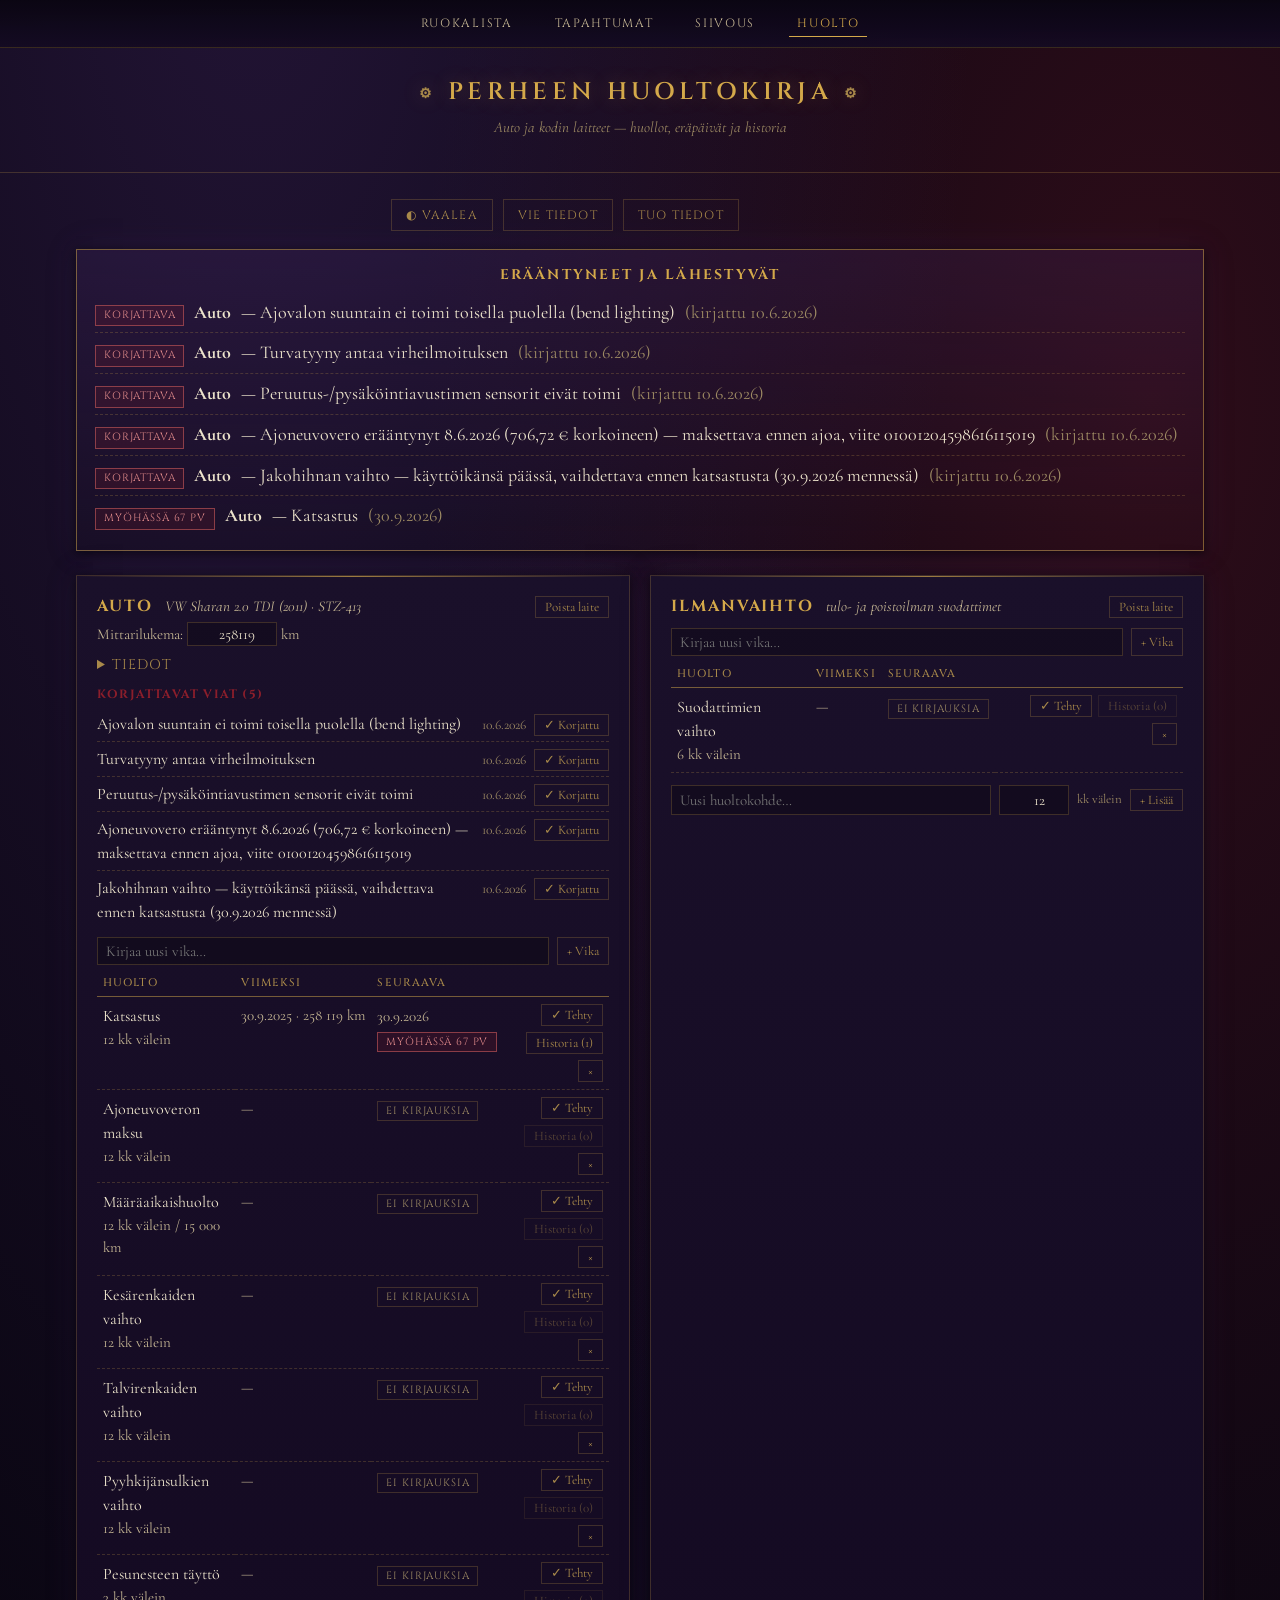
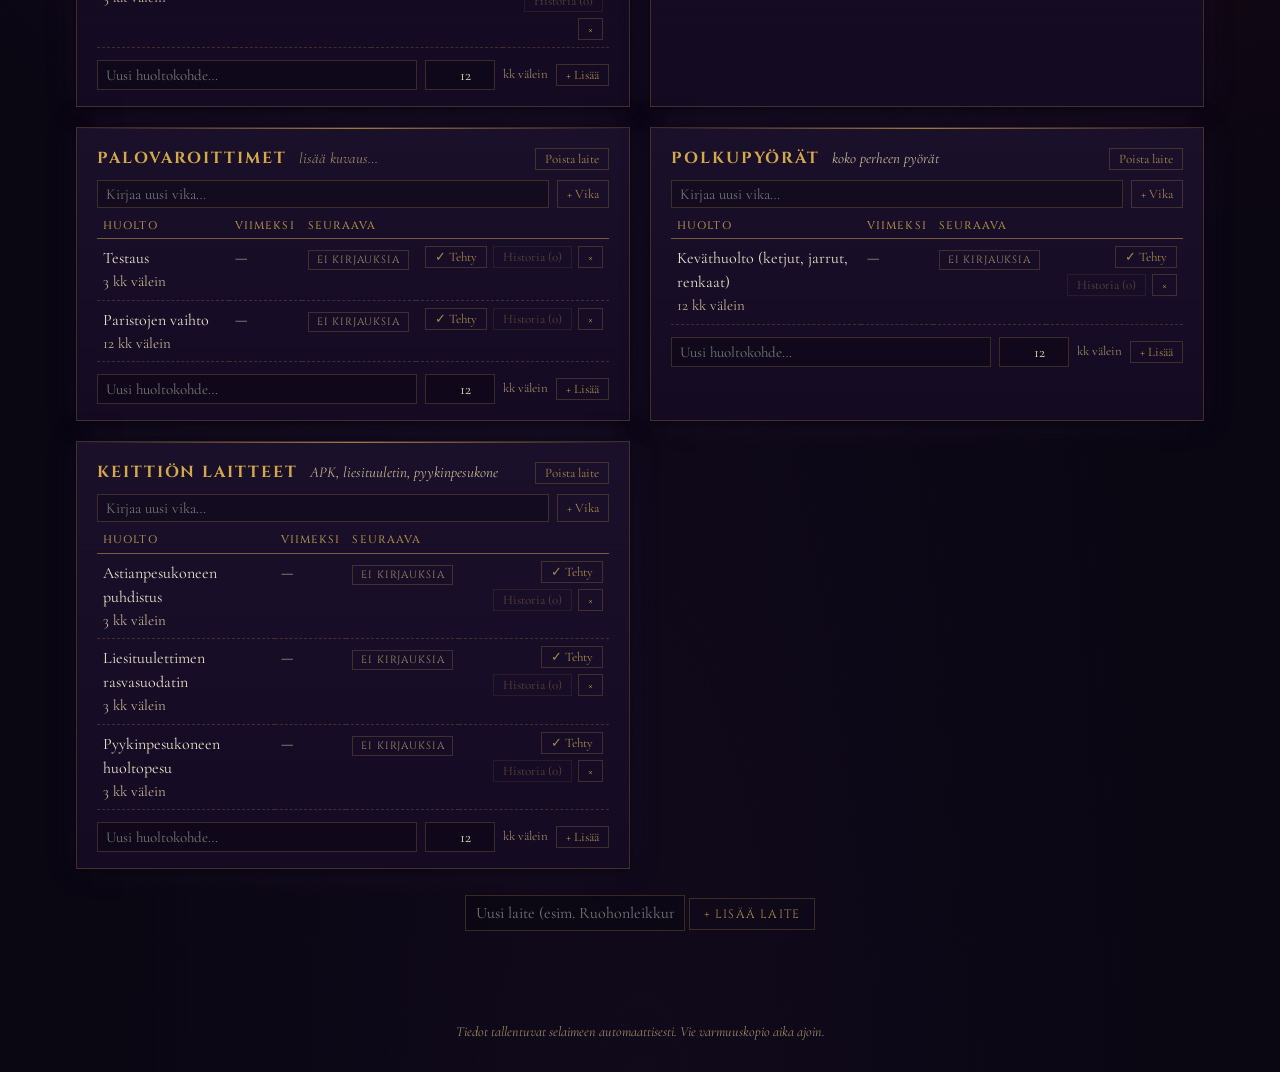
==== huolto.html @ 992f925e "Huoltokirja: auto + kotilaitteet, vikalista ja muistutukset Uusi huolto.html: laitekortit (auto, IV," ====
<!DOCTYPE html>
<html lang="fi">
<head>
<meta charset="UTF-8">
<meta name="viewport" content="width=device-width, initial-scale=1.0">
<meta name="julkaistu" content="2026-06-10">
<meta name="robots" content="noindex, nofollow">
<title>Perheen huoltokirja</title>
<link rel="preconnect" href="https://fonts.googleapis.com">
<link rel="preconnect" href="https://fonts.gstatic.com" crossorigin>
<link href="https://fonts.googleapis.com/css2?family=Cinzel:wght@400;500;600;700&family=Cormorant+Garamond:ital,wght@0,400;0,500;0,600;1,400;1,500&display=swap" rel="stylesheet">
<style>
:root {
  /* Tumma teema (sama kuin ruokalistasivulla) */
  --bg: #0a0612;
  --bg-2: #140a22;
  --surface: #1a102a;
  --surface-2: #22143a;
  --ink: #ede4cc;
  --ink-dim: #c6b794;
  --muted: #9d8a63;
  --gold: #d4a94a;
  --gold-bright: #f0c76a;
  --gold-dim: #a8894a;
  --blood: #8b1e2b;
  --blood-soft: rgba(139, 30, 43, 0.18);
  --green: #5a8a4a;
  --green-soft: rgba(90, 138, 74, 0.18);
  --purple: #4a2b6e;
  --purple-soft: rgba(74, 43, 110, 0.22);
  --border: rgba(212, 169, 74, 0.22);
  --border-strong: rgba(212, 169, 74, 0.5);
  --shadow: 0 2px 10px rgba(0,0,0,0.6), 0 0 30px rgba(74, 43, 110, 0.18);
  --bg-glow-1: rgba(74, 43, 110, 0.4);
  --bg-glow-2: rgba(139, 30, 43, 0.28);
  --bg-glow-3: rgba(26, 16, 42, 0.4);
  --nav-bg: linear-gradient(180deg, rgba(10,6,18,0.98), rgba(20,10,34,0.95));
  --on-button: #1a0f00;
}
:root[data-theme="light"] {
  --bg: #efe4c4;
  --bg-2: #e3d6b2;
  --surface: #f5ebd0;
  --surface-2: #e8dcb8;
  --ink: #2a1f10;
  --ink-dim: #4a3a1e;
  --muted: #6b5a38;
  --gold: #8d6b00;
  --gold-bright: #b8901c;
  --gold-dim: #7d6428;
  --blood: #6b1820;
  --blood-soft: rgba(107, 24, 32, 0.12);
  --green: #3f6b32;
  --green-soft: rgba(63, 107, 50, 0.15);
  --purple: #4a2b6e;
  --purple-soft: rgba(74, 43, 110, 0.10);
  --border: rgba(141, 107, 0, 0.30);
  --border-strong: rgba(141, 107, 0, 0.55);
  --shadow: 0 2px 10px rgba(90, 70, 20, 0.12), 0 0 30px rgba(141, 107, 0, 0.08);
  --bg-glow-1: rgba(200, 180, 120, 0.35);
  --bg-glow-2: rgba(180, 150, 90, 0.22);
  --bg-glow-3: rgba(235, 222, 185, 0.5);
  --nav-bg: linear-gradient(180deg, rgba(245,235,208,0.97), rgba(239,228,196,0.95));
  --on-button: #fff8e8;
}
* { box-sizing: border-box; }
html, body { margin: 0; padding: 0; }
body {
  background:
    radial-gradient(ellipse at 20% -10%, var(--bg-glow-1), transparent 50%),
    radial-gradient(ellipse at 90% 15%, var(--bg-glow-2), transparent 45%),
    radial-gradient(ellipse at 50% 110%, var(--bg-glow-3), transparent 60%),
    var(--bg);
  color: var(--ink);
  font-family: 'Cormorant Garamond', Georgia, serif;
  font-size: 18px;
  line-height: 1.5;
  min-height: 100vh;
}
nav.site-nav {
  display: flex; justify-content: center; gap: 26px;
  padding: 10px 16px;
  background: var(--nav-bg);
  border-bottom: 1px solid var(--border);
}
nav.site-nav a {
  font-family: 'Cinzel', Georgia, serif;
  font-size: 12px; letter-spacing: 0.14em; text-transform: uppercase;
  color: var(--ink-dim); text-decoration: none;
  padding: 4px 8px; border-bottom: 1px solid transparent;
}
nav.site-nav a:hover { color: var(--gold-bright); }
nav.site-nav a.current { color: var(--gold); border-bottom-color: var(--gold); }
header {
  text-align: center;
  padding: 26px 16px 18px;
  border-bottom: 1px solid var(--border);
}
header h1 {
  font-family: 'Cinzel', Georgia, serif;
  font-size: 24px; font-weight: 600;
  letter-spacing: 0.18em; text-transform: uppercase;
  color: var(--gold);
  margin: 0;
  text-shadow: 0 0 20px rgba(212, 169, 74, 0.3);
}
header h1 .sigil { color: var(--gold-dim); font-size: 14px; margin: 0 12px; vertical-align: middle; }
header .subtitle {
  font-style: italic; color: var(--muted); font-size: 15px; margin-top: 6px;
}
main { max-width: 1160px; margin: 0 auto; padding: 20px 16px 60px; }

.toolbar {
  display: flex; flex-wrap: wrap; gap: 10px; align-items: center;
  justify-content: center;
  margin: 6px 0 18px;
}
.btn {
  font-family: 'Cinzel', Georgia, serif;
  font-size: 12px; letter-spacing: 0.1em; text-transform: uppercase;
  background: transparent; color: var(--gold-dim);
  border: 1px solid var(--border);
  padding: 7px 14px; cursor: pointer;
  transition: color 0.2s, border-color 0.2s, box-shadow 0.2s;
}
.btn:hover { color: var(--gold-bright); border-color: var(--gold); box-shadow: 0 0 10px rgba(212,169,74,0.3); }
.btn.primary { background: var(--gold); color: var(--on-button); border-color: var(--gold); }
.btn.primary:hover { background: var(--gold-bright); color: var(--on-button); }
.btn.ghost { border-color: transparent; }
.status-msg {
  font-style: italic; font-size: 14px; color: var(--muted);
  min-width: 140px; text-align: center;
}

/* Erääntyvät-yhteenveto */
.due-panel {
  border: 1px solid var(--border-strong);
  background: linear-gradient(180deg, var(--purple-soft), transparent);
  box-shadow: var(--shadow);
  padding: 14px 18px;
  margin-bottom: 24px;
}
.due-panel h2 {
  font-family: 'Cinzel', Georgia, serif;
  font-size: 14px; letter-spacing: 0.16em; text-transform: uppercase;
  color: var(--gold); margin: 0 0 8px; text-align: center;
}
.due-panel ul { list-style: none; margin: 0; padding: 0; }
.due-panel li {
  padding: 6px 0; border-bottom: 1px dashed var(--border);
  display: flex; gap: 10px; align-items: baseline; flex-wrap: wrap;
}
.due-panel li:last-child { border-bottom: none; }
.due-panel .ok-note { color: var(--muted); font-style: italic; text-align: center; padding: 4px 0; }

.badge {
  font-family: 'Cinzel', Georgia, serif;
  font-size: 10.5px; letter-spacing: 0.08em; text-transform: uppercase;
  padding: 2px 8px; border: 1px solid;
  white-space: nowrap;
}
.badge.late { color: #e08a8a; border-color: rgba(200,90,90,0.6); background: var(--blood-soft); }
.badge.soon { color: var(--gold-bright); border-color: var(--border-strong); background: rgba(212,169,74,0.10); }
.badge.ok   { color: #9dc28a; border-color: rgba(90,138,74,0.55); background: var(--green-soft); }
.badge.none { color: var(--muted); border-color: var(--border); }
:root[data-theme="light"] .badge.late { color: #8b1e2b; }
:root[data-theme="light"] .badge.ok { color: #3f6b32; }

/* Laitekortit */
.device-grid {
  display: grid;
  grid-template-columns: repeat(auto-fit, minmax(420px, 1fr));
  gap: 20px;
}
@media (max-width: 920px) { .device-grid { grid-template-columns: 1fr; } }
.device-card {
  background: linear-gradient(180deg, var(--surface), var(--bg-2));
  border: 1px solid var(--border);
  box-shadow: var(--shadow);
  padding: 18px 20px 16px;
  position: relative;
}
.device-card::before {
  content: ""; position: absolute; top: 0; left: 0; right: 0; height: 1px;
  background: linear-gradient(90deg, transparent, var(--gold), transparent);
  opacity: 0.7;
}
.device-card h3 {
  font-family: 'Cinzel', Georgia, serif;
  font-size: 16px; letter-spacing: 0.12em; text-transform: uppercase;
  color: var(--gold); margin: 0;
}
.device-head { display: flex; align-items: baseline; gap: 12px; flex-wrap: wrap; margin-bottom: 4px; }
.device-head .desc {
  font-style: italic; color: var(--ink-dim); font-size: 15px;
  border: none; background: transparent; outline: none;
}
.device-head .desc:empty::before { content: "lisää kuvaus…"; color: var(--muted); }
.device-head .del-device { margin-left: auto; }
.km-row { font-size: 15px; color: var(--ink-dim); margin: 2px 0 8px; }
.km-row input {
  width: 90px; font-family: inherit; font-size: 15px;
  background: rgba(0,0,0,0.25); color: var(--ink);
  border: 1px solid var(--border); padding: 2px 6px; text-align: right;
}
:root[data-theme="light"] .km-row input { background: rgba(255,250,235,0.6); }

table.tasks { width: 100%; border-collapse: collapse; margin-top: 6px; }
table.tasks th {
  font-family: 'Cinzel', Georgia, serif;
  font-size: 11px; letter-spacing: 0.1em; text-transform: uppercase;
  color: var(--gold-dim); text-align: left;
  padding: 4px 6px; border-bottom: 1px solid var(--border-strong);
  font-weight: 500;
}
table.tasks td {
  padding: 7px 6px; border-bottom: 1px dashed var(--border);
  font-size: 16px; vertical-align: top;
}
table.tasks tr:last-child td { border-bottom: none; }
table.tasks .task-name { min-width: 130px; }
table.tasks .nowrap { white-space: nowrap; }
table.tasks .dates { color: var(--ink-dim); font-size: 15px; }
.task-actions { display: flex; gap: 6px; justify-content: flex-end; flex-wrap: wrap; }
.icon-btn {
  background: transparent; border: 1px solid var(--border);
  color: var(--gold-dim); cursor: pointer;
  font-size: 13px; padding: 2px 9px;
  font-family: 'Cormorant Garamond', Georgia, serif;
}
.icon-btn:hover { color: var(--gold-bright); border-color: var(--gold); }

/* Kuittauslomake */
.done-form {
  background: var(--purple-soft);
  border: 1px solid var(--border);
  padding: 10px 12px; margin: 6px 0;
  display: grid; grid-template-columns: repeat(auto-fit, minmax(130px, 1fr)); gap: 8px;
  align-items: end;
}
.done-form label { display: block; font-size: 13px; color: var(--muted); }
.done-form input {
  width: 100%; font-family: inherit; font-size: 15px;
  background: rgba(0,0,0,0.25); color: var(--ink);
  border: 1px solid var(--border); padding: 4px 6px;
}
:root[data-theme="light"] .done-form input { background: rgba(255,250,235,0.7); }
.done-form .form-buttons { display: flex; gap: 6px; }

/* Korjattavat viat */
.faults { margin: 10px 0 4px; }
.faults h4 {
  font-family: 'Cinzel', Georgia, serif;
  font-size: 12px; letter-spacing: 0.1em; text-transform: uppercase;
  color: var(--blood); margin: 0 0 4px;
}
:root[data-theme="light"] .faults h4 { color: #8b1e2b; }
.faults ul { list-style: none; margin: 0; padding: 0; }
.faults li {
  display: flex; gap: 8px; align-items: baseline;
  padding: 5px 0; border-bottom: 1px dashed var(--border);
  font-size: 16px;
}
.faults li:last-child { border-bottom: none; }
.faults li .kuvaus { flex: 1; min-width: 0; }
.faults li.fixed .kuvaus { text-decoration: line-through; color: var(--muted); }
.faults li .pvm { font-size: 13.5px; color: var(--muted); white-space: nowrap; }
.faults .add-fault { display: flex; gap: 8px; margin-top: 8px; }
.faults .add-fault input {
  flex: 1; font-family: inherit; font-size: 15px;
  background: rgba(0,0,0,0.25); color: var(--ink);
  border: 1px solid var(--border); padding: 4px 8px;
}
:root[data-theme="light"] .faults .add-fault input { background: rgba(255,250,235,0.7); }
.show-fixed-btn { margin-top: 4px; }

/* Laitteen tietolohko */
.device-info { margin: 4px 0 8px; }
.device-info summary {
  cursor: pointer; color: var(--gold-dim); font-size: 14px;
  font-family: 'Cinzel', Georgia, serif; letter-spacing: 0.08em; text-transform: uppercase;
}
.device-info summary:hover { color: var(--gold-bright); }
.device-info table { border-collapse: collapse; margin-top: 6px; width: 100%; }
.device-info td {
  font-size: 14.5px; padding: 3px 8px 3px 0; vertical-align: top;
  border-bottom: 1px dotted var(--border);
}
.device-info td:first-child { color: var(--muted); white-space: nowrap; width: 1%; }
.device-info td[contenteditable]:focus { outline: 1px solid var(--gold); }

/* Historia */
.history { margin: 4px 0 2px; padding: 0 0 0 10px; border-left: 2px solid var(--border); }
.history li { font-size: 14.5px; color: var(--ink-dim); list-style: none; padding: 2px 0; }
.history li .cost { color: var(--gold-dim); }

/* Lisäysrivit */
.add-task-row { display: flex; gap: 8px; margin-top: 12px; flex-wrap: wrap; align-items: center; }
.add-task-row input {
  font-family: inherit; font-size: 15px;
  background: rgba(0,0,0,0.25); color: var(--ink);
  border: 1px solid var(--border); padding: 5px 8px;
}
:root[data-theme="light"] .add-task-row input { background: rgba(255,250,235,0.7); }
.add-task-row input.name { flex: 1; min-width: 150px; }
.add-task-row input.months { width: 70px; text-align: right; }
.add-task-row input.kms { width: 90px; text-align: right; }
.add-task-row .unit { font-size: 13px; color: var(--muted); }

.add-device-panel {
  margin-top: 26px; text-align: center;
}
.add-device-panel input {
  font-family: inherit; font-size: 16px;
  background: rgba(0,0,0,0.25); color: var(--ink);
  border: 1px solid var(--border); padding: 7px 10px;
  min-width: 220px;
}
:root[data-theme="light"] .add-device-panel input { background: rgba(255,250,235,0.7); }

footer {
  text-align: center; color: var(--muted); font-style: italic;
  font-size: 14px; padding: 30px 16px;
}
@media (max-width: 720px) {
  header h1 { font-size: 18px; }
  main { padding: 14px 10px 50px; }
  table.tasks td { font-size: 15px; }
  .device-card { padding: 14px 12px; }
}
@media print {
  nav.site-nav, .toolbar, .task-actions, .add-task-row, .add-device-panel, .done-form { display: none !important; }
  body { background: #fff; color: #000; }
}
</style>
</head>
<body>

<nav class="site-nav">
  <a href="index.html">Ruokalista</a>
  <a href="tapahtumat.html">Tapahtumat</a>
  <a href="siivous.html">Siivous</a>
  <a href="huolto.html" class="current">Huolto</a>
</nav>

<header>
  <h1><span class="sigil">⚙</span>Perheen huoltokirja<span class="sigil">⚙</span></h1>
  <p class="subtitle">Auto ja kodin laitteet — huollot, eräpäivät ja historia</p>
</header>

<main>
  <div class="toolbar">
    <button class="btn" id="themeToggle" type="button">◐ Vaalea</button>
    <button class="btn" id="exportBtn" type="button">Vie tiedot</button>
    <button class="btn" id="importBtn" type="button">Tuo tiedot</button>
    <input type="file" id="importFile" accept="application/json" style="display:none">
    <span class="status-msg" id="statusMsg"></span>
  </div>

  <div class="due-panel" id="duePanel">
    <h2>Erääntyneet ja lähestyvät</h2>
    <ul id="dueList"></ul>
  </div>

  <div class="device-grid" id="deviceGrid"></div>

  <div class="add-device-panel">
    <input type="text" id="newDeviceName" placeholder="Uusi laite (esim. Ruohonleikkuri)…">
    <button class="btn" id="addDeviceBtn" type="button">+ Lisää laite</button>
  </div>
</main>

<footer>Tiedot tallentuvat selaimeen automaattisesti. Vie varmuuskopio aika ajoin.</footer>

<script>
"use strict";

// ---------- vakiot ja tila ----------
const STORAGE_KEY = "perheen-huoltokirja-v1";
const THEME_KEY = "ruokalista-theme"; // jaettu teema muiden sivujen kanssa
const SOON_DAYS = 30;

// Oletusdata ensimmäisellä käynnillä. Heikki täydentää auton tiedot ja
// kirjaa ensimmäiset kuittaukset, jolloin eräpäivät alkavat laskea.
const DEFAULT_DATA = {
  laitteet: [
    {
      id: "auto",
      nimi: "Auto",
      kuvaus: "VW Sharan 2.0 TDI (2011) · STZ-413",
      kmSeuranta: true,
      km: 258119,
      info: [
        { label: "Rekisteritunnus", value: "STZ-413" },
        { label: "Valmistenumero", value: "WVWZZZ7NZBV031016" },
        { label: "Käyttöönotto", value: "7.4.2011 (ensirek. Suomeen 22.1.2019, tuotu Itävallasta)" },
        { label: "Moottori", value: "2.0 diesel, 125 kW, Euro 5" },
        { label: "Istumapaikkoja", value: "7" },
        { label: "Vakuutus", value: "IF (24.4.2025)" },
        { label: "Ajoneuvovero", value: "703,72 €/v (peruvero + käyttövoimavero)" },
        { label: "Renkaat", value: "205/60R16 96H · 215/60R16 95H · 225/50R17 98H · 225/45R18 95W" },
        { label: "Perävaunumassa", value: "jarruin 2 200 kg, jarruitta 750 kg" },
        { label: "Katsastettu", value: "30.9.2025 hyväksytty, 258 119 km" }
      ],
      viat: [
        { id: "v1", kuvaus: "Ajovalon suuntain ei toimi toisella puolella (bend lighting)", kirjattu: "2026-06-10", korjattu: null },
        { id: "v2", kuvaus: "Turvatyyny antaa virheilmoituksen", kirjattu: "2026-06-10", korjattu: null },
        { id: "v3", kuvaus: "Peruutus-/pysäköintiavustimen sensorit eivät toimi", kirjattu: "2026-06-10", korjattu: null },
        { id: "v4", kuvaus: "Ajoneuvovero erääntynyt 8.6.2026 (706,72 € korkoineen) — maksettava ennen ajoa, viite 01001204598616115019", kirjattu: "2026-06-10", korjattu: null },
        { id: "v5", kuvaus: "Jakohihnan vaihto — käyttöikänsä päässä, vaihdettava ennen katsastusta (30.9.2026 mennessä)", kirjattu: "2026-06-10", korjattu: null }
      ],
      tehtavat: [
        { id: "katsastus",  nimi: "Katsastus",                  vali_kk: 12, vali_km: null,  viimeksi: "2025-09-30", viimeksi_km: 258119,
          historia: [ { pvm: "2025-09-30", km: 258119, kustannus: null, huom: "hyväksytty" } ] },
        { id: "vero",       nimi: "Ajoneuvoveron maksu",        vali_kk: 12, vali_km: null,  viimeksi: null, viimeksi_km: null, historia: [] },
        { id: "huolto",     nimi: "Määräaikaishuolto",          vali_kk: 12, vali_km: 15000, viimeksi: null, viimeksi_km: null, historia: [] },
        { id: "kesarenkaat",nimi: "Kesärenkaiden vaihto",       vali_kk: 12, vali_km: null,  viimeksi: null, viimeksi_km: null, historia: [] },
        { id: "talvirenkaat",nimi: "Talvirenkaiden vaihto",     vali_kk: 12, vali_km: null,  viimeksi: null, viimeksi_km: null, historia: [] },
        { id: "pyyhkijat",  nimi: "Pyyhkijänsulkien vaihto",    vali_kk: 12, vali_km: null,  viimeksi: null, viimeksi_km: null, historia: [] },
        { id: "tuulilasineste", nimi: "Pesunesteen täyttö",     vali_kk: 3,  vali_km: null,  viimeksi: null, viimeksi_km: null, historia: [] }
      ]
    },
    {
      id: "ilmanvaihto",
      nimi: "Ilmanvaihto",
      kuvaus: "tulo- ja poistoilman suodattimet",
      kmSeuranta: false,
      tehtavat: [
        { id: "suodattimet", nimi: "Suodattimien vaihto", vali_kk: 6, vali_km: null, viimeksi: null, viimeksi_km: null, historia: [] }
      ]
    },
    {
      id: "palovaroittimet",
      nimi: "Palovaroittimet",
      kuvaus: "",
      kmSeuranta: false,
      tehtavat: [
        { id: "testaus",  nimi: "Testaus",          vali_kk: 3,  vali_km: null, viimeksi: null, viimeksi_km: null, historia: [] },
        { id: "paristot", nimi: "Paristojen vaihto", vali_kk: 12, vali_km: null, viimeksi: null, viimeksi_km: null, historia: [] }
      ]
    },
    {
      id: "pyorat",
      nimi: "Polkupyörät",
      kuvaus: "koko perheen pyörät",
      kmSeuranta: false,
      tehtavat: [
        { id: "kevathuolto", nimi: "Kevät­huolto (ketjut, jarrut, renkaat)", vali_kk: 12, vali_km: null, viimeksi: null, viimeksi_km: null, historia: [] }
      ]
    },
    {
      id: "keittio",
      nimi: "Keittiön laitteet",
      kuvaus: "APK, liesituuletin, pyykinpesukone",
      kmSeuranta: false,
      tehtavat: [
        { id: "apk",    nimi: "Astianpesukoneen puhdistus",      vali_kk: 3, vali_km: null, viimeksi: null, viimeksi_km: null, historia: [] },
        { id: "rasva",  nimi: "Liesituulettimen rasvasuodatin",  vali_kk: 3, vali_km: null, viimeksi: null, viimeksi_km: null, historia: [] },
        { id: "pesukone", nimi: "Pyykinpesukoneen huoltopesu",   vali_kk: 3, vali_km: null, viimeksi: null, viimeksi_km: null, historia: [] }
      ]
    }
  ]
};

function loadData() {
  try {
    const raw = localStorage.getItem(STORAGE_KEY);
    if (raw) {
      const d = JSON.parse(raw);
      if (d && Array.isArray(d.laitteet)) return d;
    }
  } catch {}
  return JSON.parse(JSON.stringify(DEFAULT_DATA));
}
let data = loadData();

function save() {
  try { localStorage.setItem(STORAGE_KEY, JSON.stringify(data)); } catch {}
  showStatus("Tallennettu");
}

let statusTimer = null;
function showStatus(msg) {
  const el = document.getElementById("statusMsg");
  el.textContent = msg;
  clearTimeout(statusTimer);
  statusTimer = setTimeout(() => { el.textContent = ""; }, 2500);
}

// ---------- päivämäärälogiikka ----------
function todayIso() {
  const d = new Date();
  return d.toISOString().slice(0, 10);
}
function addMonths(iso, months) {
  const [y, m, day] = iso.split("-").map(Number);
  const d = new Date(y, m - 1 + months, day);
  // Kuukauden ylivuoto (31.1. + 1 kk) → kuun viimeinen päivä
  if (d.getDate() !== day) d.setDate(0);
  return `${d.getFullYear()}-${String(d.getMonth() + 1).padStart(2, "0")}-${String(d.getDate()).padStart(2, "0")}`;
}
function daysUntil(iso) {
  const now = new Date(); now.setHours(0, 0, 0, 0);
  const [y, m, d] = iso.split("-").map(Number);
  return Math.round((new Date(y, m - 1, d) - now) / 86400000);
}
function fmtDate(iso) {
  if (!iso) return "—";
  const [y, m, d] = iso.split("-").map(Number);
  return `${d}.${m}.${y}`;
}

// Tehtävän tila: { status: "none"|"ok"|"soon"|"late", seuraava, paivia }
function taskState(t) {
  if (!t.viimeksi) return { status: "none", seuraava: null, paivia: null };
  const seuraava = addMonths(t.viimeksi, t.vali_kk || 12);
  const paivia = daysUntil(seuraava);
  const status = paivia < 0 ? "late" : paivia <= SOON_DAYS ? "soon" : "ok";
  return { status, seuraava, paivia };
}
function badgeFor(st) {
  if (st.status === "none") return `<span class="badge none">ei kirjauksia</span>`;
  if (st.status === "late") return `<span class="badge late">myöhässä ${Math.abs(st.paivia)} pv</span>`;
  if (st.status === "soon") return st.paivia === 0
    ? `<span class="badge soon">erääntyy tänään</span>`
    : `<span class="badge soon">${st.paivia} pv jäljellä</span>`;
  return `<span class="badge ok">ok</span>`;
}

function esc(s) {
  return String(s == null ? "" : s).replace(/[&<>"']/g,
    c => ({ "&":"&amp;","<":"&lt;",">":"&gt;","\"":"&quot;","'":"&#39;" }[c]));
}

// ---------- erääntyvien yhteenveto ----------
function renderDue() {
  const ul = document.getElementById("dueList");
  ul.innerHTML = "";
  const rows = [];
  for (const laite of data.laitteet) {
    for (const t of laite.tehtavat) {
      const st = taskState(t);
      if (st.status === "late" || st.status === "soon") {
        rows.push({ laite: laite.nimi, t, st });
      }
    }
  }
  rows.sort((a, b) => a.st.paivia - b.st.paivia);
  // Avoimet viat listan kärkeen
  const faults = [];
  for (const laite of data.laitteet) {
    for (const v of (laite.viat || [])) {
      if (!v.korjattu) faults.push({ laite: laite.nimi, v });
    }
  }
  if (!rows.length && !faults.length) {
    ul.innerHTML = `<li class="ok-note">Ei korjattavaa eikä erääntyviä huoltoja seuraavaan ${SOON_DAYS} päivään. ✦</li>`;
    return;
  }
  for (const f of faults) {
    const li = document.createElement("li");
    li.innerHTML = `<span class="badge late">korjattava</span> <strong>${esc(f.laite)}</strong> — ${esc(f.v.kuvaus)}
      <span style="color:var(--muted)">(kirjattu ${fmtDate(f.v.kirjattu)})</span>`;
    ul.appendChild(li);
  }
  for (const r of rows) {
    const li = document.createElement("li");
    li.innerHTML = `${badgeFor(r.st)} <strong>${esc(r.laite)}</strong> — ${esc(r.t.nimi)}
      <span style="color:var(--muted)">(${fmtDate(r.st.seuraava)})</span>`;
    ul.appendChild(li);
  }
}

// ---------- laitekortit ----------
function renderDevices() {
  const grid = document.getElementById("deviceGrid");
  grid.innerHTML = "";
  for (const laite of data.laitteet) grid.appendChild(buildDeviceCard(laite));
}

function buildDeviceCard(laite) {
  const card = document.createElement("div");
  card.className = "device-card";

  // Otsikko + kuvaus + poisto
  const head = document.createElement("div");
  head.className = "device-head";
  const h3 = document.createElement("h3");
  h3.textContent = laite.nimi;
  h3.contentEditable = "true";
  h3.addEventListener("blur", () => {
    const v = h3.textContent.trim();
    if (v) { laite.nimi = v; save(); renderDue(); }
    else h3.textContent = laite.nimi;
  });
  const desc = document.createElement("span");
  desc.className = "desc";
  desc.contentEditable = "true";
  desc.textContent = laite.kuvaus || "";
  desc.addEventListener("blur", () => { laite.kuvaus = desc.textContent.trim(); save(); });
  const delBtn = document.createElement("button");
  delBtn.className = "icon-btn del-device";
  delBtn.textContent = "Poista laite";
  delBtn.addEventListener("click", () => {
    if (!confirm(`Poistetaanko ${laite.nimi} ja koko sen huoltohistoria?`)) return;
    data.laitteet = data.laitteet.filter(l => l !== laite);
    save(); render();
  });
  head.append(h3, desc, delBtn);
  card.append(head);

  // Km-seuranta (autolle)
  if (laite.kmSeuranta) {
    const kmRow = document.createElement("div");
    kmRow.className = "km-row";
    const kmInput = document.createElement("input");
    kmInput.type = "number";
    kmInput.value = laite.km ?? "";
    kmInput.placeholder = "—";
    kmInput.addEventListener("change", () => {
      const v = Number(kmInput.value);
      laite.km = isNaN(v) || kmInput.value === "" ? null : v;
      save(); renderDevices(); renderDue();
    });
    kmRow.append("Mittarilukema: ", kmInput, " km");
    card.append(kmRow);
  }

  // Tietolohko (esim. auton rekisteri- ja rengastiedot)
  if (Array.isArray(laite.info) && laite.info.length) {
    const det = document.createElement("details");
    det.className = "device-info";
    const sum = document.createElement("summary");
    sum.textContent = "Tiedot";
    det.append(sum);
    const it = document.createElement("table");
    for (const row of laite.info) {
      const tr = document.createElement("tr");
      const td1 = document.createElement("td");
      td1.textContent = row.label;
      const td2 = document.createElement("td");
      td2.textContent = row.value;
      td2.contentEditable = "true";
      td2.addEventListener("blur", () => { row.value = td2.textContent.trim(); save(); });
      tr.append(td1, td2);
      it.append(tr);
    }
    det.append(it);
    card.append(det);
  }

  // Korjattavat viat
  {
    if (!Array.isArray(laite.viat)) laite.viat = [];
    const open = laite.viat.filter(v => !v.korjattu);
    const fixed = laite.viat.filter(v => v.korjattu);
    const wrap = document.createElement("div");
    wrap.className = "faults";
    if (open.length || fixed.length) {
      const h4 = document.createElement("h4");
      h4.textContent = open.length ? `Korjattavat viat (${open.length})` : "Korjattavat viat";
      wrap.append(h4);
    }
    const ul = document.createElement("ul");
    const buildFaultLi = (v) => {
      const li = document.createElement("li");
      if (v.korjattu) li.className = "fixed";
      const kuvaus = document.createElement("span");
      kuvaus.className = "kuvaus";
      kuvaus.contentEditable = "true";
      kuvaus.textContent = v.kuvaus;
      kuvaus.addEventListener("blur", () => {
        const t = kuvaus.textContent.trim();
        if (t) { v.kuvaus = t; save(); renderDue(); }
        else kuvaus.textContent = v.kuvaus;
      });
      const pvm = document.createElement("span");
      pvm.className = "pvm";
      pvm.textContent = v.korjattu ? `korjattu ${fmtDate(v.korjattu)}` : fmtDate(v.kirjattu);
      const fixBtn = document.createElement("button");
      fixBtn.className = "icon-btn";
      if (v.korjattu) {
        fixBtn.textContent = "×";
        fixBtn.title = "Poista merkintä";
        fixBtn.addEventListener("click", () => {
          laite.viat = laite.viat.filter(x => x !== v);
          save(); render();
        });
      } else {
        fixBtn.textContent = "✓ Korjattu";
        fixBtn.addEventListener("click", () => {
          v.korjattu = todayIso();
          save(); render();
          showStatus("Vika merkitty korjatuksi");
        });
      }
      li.append(kuvaus, pvm, fixBtn);
      return li;
    };
    for (const v of open) ul.append(buildFaultLi(v));
    wrap.append(ul);
    if (fixed.length) {
      const showBtn = document.createElement("button");
      showBtn.className = "icon-btn show-fixed-btn";
      showBtn.textContent = `Näytä korjatut (${fixed.length})`;
      const fixedUl = document.createElement("ul");
      fixedUl.style.display = "none";
      for (const v of fixed) fixedUl.append(buildFaultLi(v));
      showBtn.addEventListener("click", () => {
        const on = fixedUl.style.display === "none";
        fixedUl.style.display = on ? "" : "none";
        showBtn.textContent = on ? "Piilota korjatut" : `Näytä korjatut (${fixed.length})`;
      });
      wrap.append(showBtn, fixedUl);
    }
    // Lisäysrivi
    const addRow = document.createElement("div");
    addRow.className = "add-fault";
    const input = document.createElement("input");
    input.placeholder = "Kirjaa uusi vika…";
    const addBtn = document.createElement("button");
    addBtn.className = "icon-btn";
    addBtn.textContent = "+ Vika";
    const addFault = () => {
      const t = input.value.trim();
      if (!t) return;
      laite.viat.push({ id: "v" + Date.now(), kuvaus: t, kirjattu: todayIso(), korjattu: null });
      save(); render();
    };
    addBtn.addEventListener("click", addFault);
    input.addEventListener("keydown", e => { if (e.key === "Enter") { e.preventDefault(); addFault(); } });
    addRow.append(input, addBtn);
    wrap.append(addRow);
    card.append(wrap);
  }

  // Tehtävätaulukko
  const table = document.createElement("table");
  table.className = "tasks";
  table.innerHTML = `<thead><tr>
    <th>Huolto</th><th>Viimeksi</th><th>Seuraava</th><th></th>
  </tr></thead>`;
  const tbody = document.createElement("tbody");

  for (const t of laite.tehtavat) {
    const st = taskState(t);
    const tr = document.createElement("tr");

    const tdName = document.createElement("td");
    tdName.className = "task-name";
    const nameSpan = document.createElement("span");
    nameSpan.contentEditable = "true";
    nameSpan.textContent = t.nimi;
    nameSpan.addEventListener("blur", () => {
      const v = nameSpan.textContent.trim();
      if (v) { t.nimi = v; save(); renderDue(); } else nameSpan.textContent = t.nimi;
    });
    tdName.append(nameSpan);
    const meta = document.createElement("div");
    meta.className = "dates";
    let metaText = `${t.vali_kk} kk välein`;
    if (t.vali_km) metaText += ` / ${t.vali_km.toLocaleString("fi-FI")} km`;
    meta.textContent = metaText;
    tdName.append(meta);

    const tdLast = document.createElement("td");
    tdLast.className = "nowrap dates";
    tdLast.textContent = fmtDate(t.viimeksi);
    if (t.viimeksi_km) tdLast.textContent += ` · ${t.viimeksi_km.toLocaleString("fi-FI")} km`;

    const tdNext = document.createElement("td");
    tdNext.className = "nowrap";
    tdNext.innerHTML = (st.seuraava ? `<span class="dates">${fmtDate(st.seuraava)}</span><br>` : "") + badgeFor(st);

    const tdAct = document.createElement("td");
    const actions = document.createElement("div");
    actions.className = "task-actions";
    const doneBtn = document.createElement("button");
    doneBtn.className = "icon-btn";
    doneBtn.textContent = "✓ Tehty";
    const histBtn = document.createElement("button");
    histBtn.className = "icon-btn";
    histBtn.textContent = `Historia (${t.historia.length})`;
    histBtn.disabled = !t.historia.length;
    if (!t.historia.length) histBtn.style.opacity = "0.45";
    const delTask = document.createElement("button");
    delTask.className = "icon-btn";
    delTask.textContent = "×";
    delTask.title = "Poista huoltokohde";
    delTask.addEventListener("click", () => {
      if (!confirm(`Poistetaanko "${t.nimi}"?`)) return;
      laite.tehtavat = laite.tehtavat.filter(x => x !== t);
      save(); render();
    });
    actions.append(doneBtn, histBtn, delTask);
    tdAct.append(actions);

    tr.append(tdName, tdLast, tdNext, tdAct);
    tbody.append(tr);

    // Kuittauslomake (piilossa kunnes Tehty-nappia painetaan)
    const formTr = document.createElement("tr");
    const formTd = document.createElement("td");
    formTd.colSpan = 4;
    formTr.style.display = "none";
    const form = document.createElement("div");
    form.className = "done-form";
    form.innerHTML = `
      <div><label>Päivämäärä</label><input type="date" class="f-pvm" value="${todayIso()}"></div>
      ${laite.kmSeuranta ? `<div><label>Mittarilukema (km)</label><input type="number" class="f-km" value="${laite.km ?? ""}"></div>` : ""}
      <div><label>Kustannus (€)</label><input type="number" step="0.01" class="f-eur"></div>
      <div><label>Huomiot</label><input type="text" class="f-huom" placeholder="esim. huoltoliike, mitä tehtiin"></div>
      <div class="form-buttons">
        <button class="btn primary f-save" type="button">Tallenna</button>
        <button class="btn f-cancel" type="button">Peru</button>
      </div>`;
    formTd.append(form);
    formTr.append(formTd);
    tbody.append(formTr);

    doneBtn.addEventListener("click", () => {
      formTr.style.display = formTr.style.display === "none" ? "" : "none";
    });
    form.querySelector(".f-cancel").addEventListener("click", () => { formTr.style.display = "none"; });
    form.querySelector(".f-save").addEventListener("click", () => {
      const pvm = form.querySelector(".f-pvm").value || todayIso();
      const kmEl = form.querySelector(".f-km");
      const km = kmEl && kmEl.value !== "" ? Number(kmEl.value) : null;
      const eurEl = form.querySelector(".f-eur");
      const eur = eurEl.value !== "" ? Number(eurEl.value) : null;
      const huom = form.querySelector(".f-huom").value.trim() || null;
      t.historia.unshift({ pvm, km, kustannus: eur, huom });
      t.viimeksi = pvm;
      t.viimeksi_km = km;
      if (km != null && laite.kmSeuranta) laite.km = km;
      save(); render();
      showStatus(`${t.nimi} kuitattu`);
    });

    // Historia (piilossa)
    if (t.historia.length) {
      const histTr = document.createElement("tr");
      const histTd = document.createElement("td");
      histTd.colSpan = 4;
      histTr.style.display = "none";
      const ul = document.createElement("ul");
      ul.className = "history";
      for (const h of t.historia) {
        const li = document.createElement("li");
        let line = fmtDate(h.pvm);
        if (h.km != null) line += ` · ${Number(h.km).toLocaleString("fi-FI")} km`;
        li.textContent = line;
        if (h.kustannus != null) {
          const c = document.createElement("span");
          c.className = "cost";
          c.textContent = ` · ${Number(h.kustannus).toFixed(2).replace(".", ",")} €`;
          li.append(c);
        }
        if (h.huom) li.append(` — ${h.huom}`);
        ul.append(li);
      }
      histTd.append(ul);
      histTr.append(histTd);
      tbody.append(histTr);
      histBtn.addEventListener("click", () => {
        histTr.style.display = histTr.style.display === "none" ? "" : "none";
      });
    }
  }
  table.append(tbody);
  card.append(table);

  // Uusi huoltokohde
  const addRow = document.createElement("div");
  addRow.className = "add-task-row";
  const nameIn = document.createElement("input");
  nameIn.className = "name";
  nameIn.placeholder = "Uusi huoltokohde…";
  const monthsIn = document.createElement("input");
  monthsIn.className = "months";
  monthsIn.type = "number";
  monthsIn.min = "1";
  monthsIn.value = "12";
  const unit = document.createElement("span");
  unit.className = "unit";
  unit.textContent = "kk välein";
  const addBtn = document.createElement("button");
  addBtn.className = "icon-btn";
  addBtn.textContent = "+ Lisää";
  const addTask = () => {
    const v = nameIn.value.trim();
    if (!v) return;
    laite.tehtavat.push({
      id: "t" + Date.now(),
      nimi: v,
      vali_kk: Math.max(1, Number(monthsIn.value) || 12),
      vali_km: null, viimeksi: null, viimeksi_km: null, historia: []
    });
    save(); render();
  };
  addBtn.addEventListener("click", addTask);
  nameIn.addEventListener("keydown", e => { if (e.key === "Enter") { e.preventDefault(); addTask(); } });
  addRow.append(nameIn, monthsIn, unit, addBtn);
  card.append(addRow);

  return card;
}

function render() {
  renderDue();
  renderDevices();
}

// ---------- uusi laite ----------
document.getElementById("addDeviceBtn").addEventListener("click", () => {
  const input = document.getElementById("newDeviceName");
  const v = input.value.trim();
  if (!v) return;
  data.laitteet.push({
    id: "l" + Date.now(),
    nimi: v, kuvaus: "", kmSeuranta: false, tehtavat: []
  });
  input.value = "";
  save(); render();
});

// ---------- vie / tuo ----------
document.getElementById("exportBtn").addEventListener("click", () => {
  const blob = new Blob([JSON.stringify(data, null, 2)], { type: "application/json" });
  const a = document.createElement("a");
  a.href = URL.createObjectURL(blob);
  a.download = `huoltokirja-${todayIso()}.json`;
  a.click();
  URL.revokeObjectURL(a.href);
  showStatus("Varmuuskopio ladattu");
});
document.getElementById("importBtn").addEventListener("click", () => {
  document.getElementById("importFile").click();
});
document.getElementById("importFile").addEventListener("change", e => {
  const file = e.target.files[0];
  if (!file) return;
  const reader = new FileReader();
  reader.onload = () => {
    try {
      const d = JSON.parse(reader.result);
      if (!d || !Array.isArray(d.laitteet)) throw new Error("rakenne");
      if (!confirm("Korvataanko nykyiset huoltokirjan tiedot tuodulla varmuuskopiolla?")) return;
      data = d;
      save(); render();
      showStatus("Tiedot tuotu");
    } catch {
      alert("Tiedoston lukeminen epäonnistui — tarkista että se on huoltokirjan vie-toiminnolla tehty JSON.");
    }
  };
  reader.readAsText(file);
  e.target.value = "";
});

// ---------- teema (jaettu avain ruokalistasivun kanssa) ----------
function applyTheme(theme) {
  if (theme === "light") document.documentElement.setAttribute("data-theme", "light");
  else document.documentElement.removeAttribute("data-theme");
  const btn = document.getElementById("themeToggle");
  btn.textContent = theme === "light" ? "◑ Tumma" : "◐ Vaalea";
}
document.getElementById("themeToggle").addEventListener("click", () => {
  const next = document.documentElement.getAttribute("data-theme") === "light" ? "dark" : "light";
  try { localStorage.setItem(THEME_KEY, next); } catch {}
  applyTheme(next);
});
try { applyTheme(localStorage.getItem(THEME_KEY) || "dark"); } catch { applyTheme("dark"); }

render();
</script>
</body>
</html>
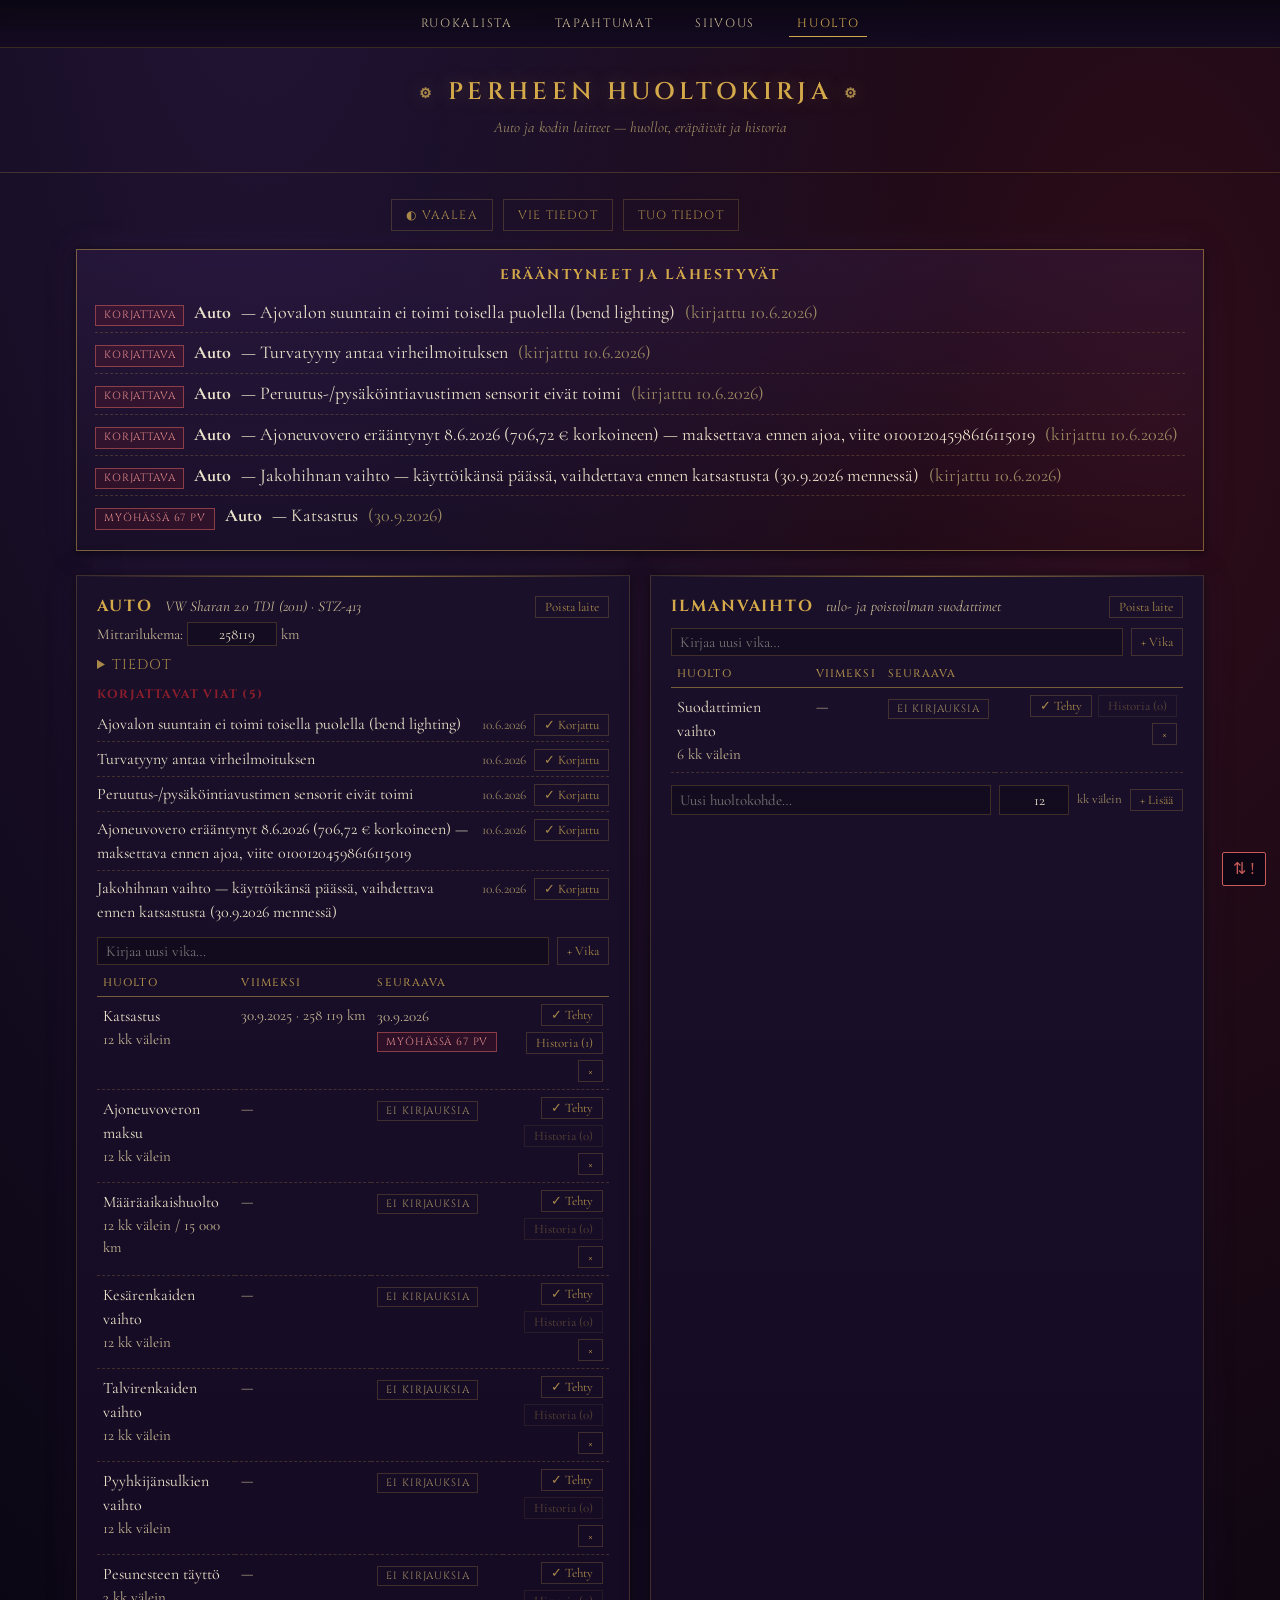
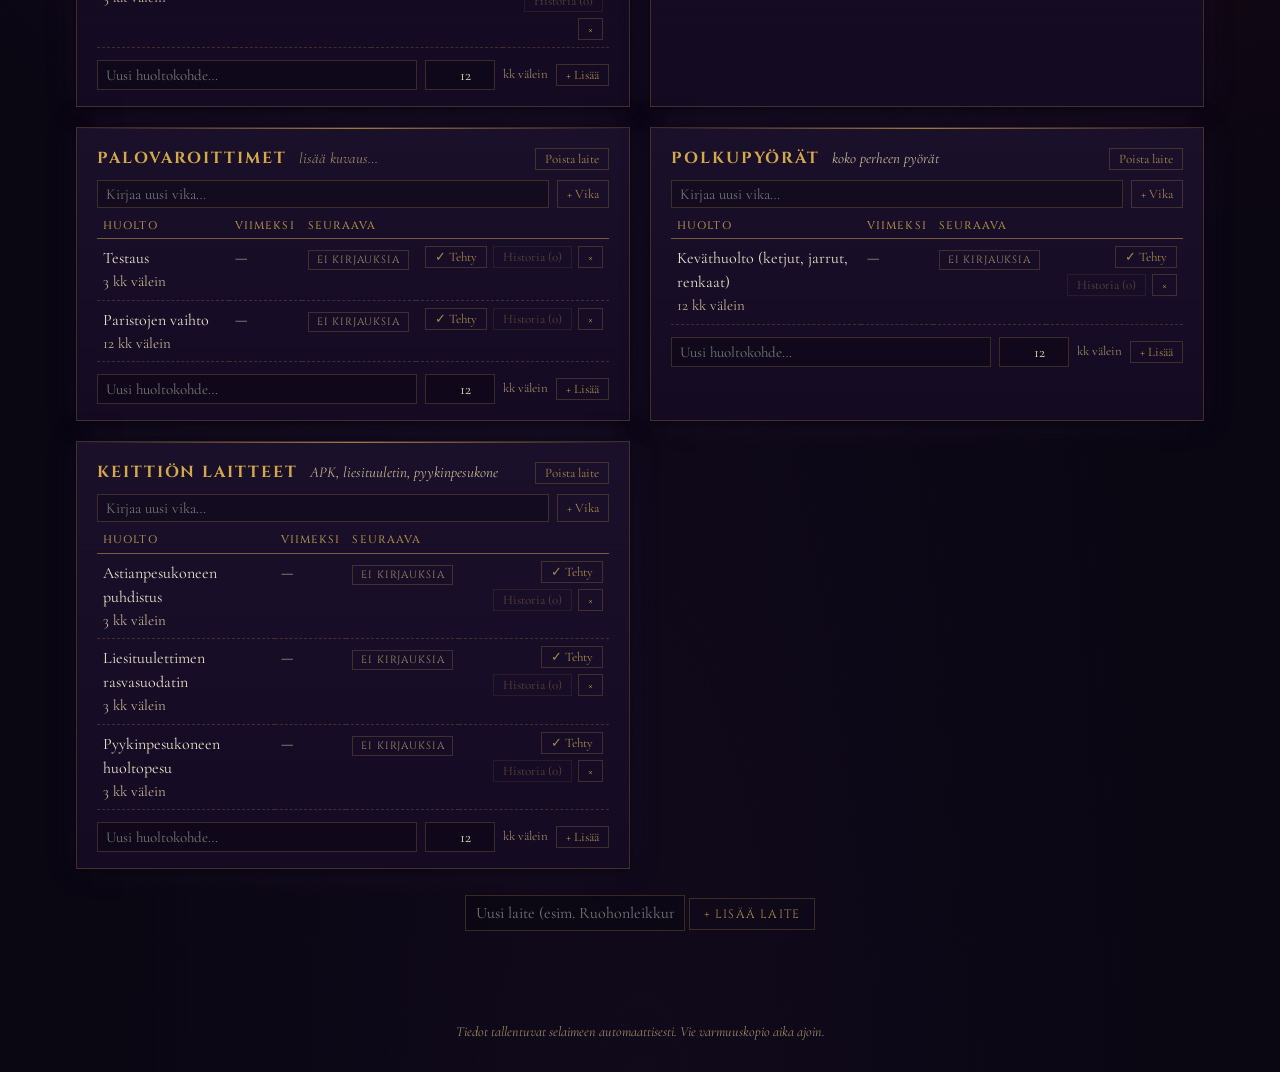
==== commit 822eb88f: "Perhesynkka: jaettu tila GitHubin data-haarassa Uusi sync.js: pull sivua avattaessa (julkinen luku i" ====
--- a/huolto.html
+++ b/huolto.html
@@ -9,6 +9,7 @@
 <link rel="preconnect" href="https://fonts.googleapis.com">
 <link rel="preconnect" href="https://fonts.gstatic.com" crossorigin>
 <link href="https://fonts.googleapis.com/css2?family=Cinzel:wght@400;500;600;700&family=Cormorant+Garamond:ital,wght@0,400;0,500;0,600;1,400;1,500&display=swap" rel="stylesheet">
+<script src="sync.js"></script>
 <style>
 :root {
   /* Tumma teema (sama kuin ruokalistasivulla) */
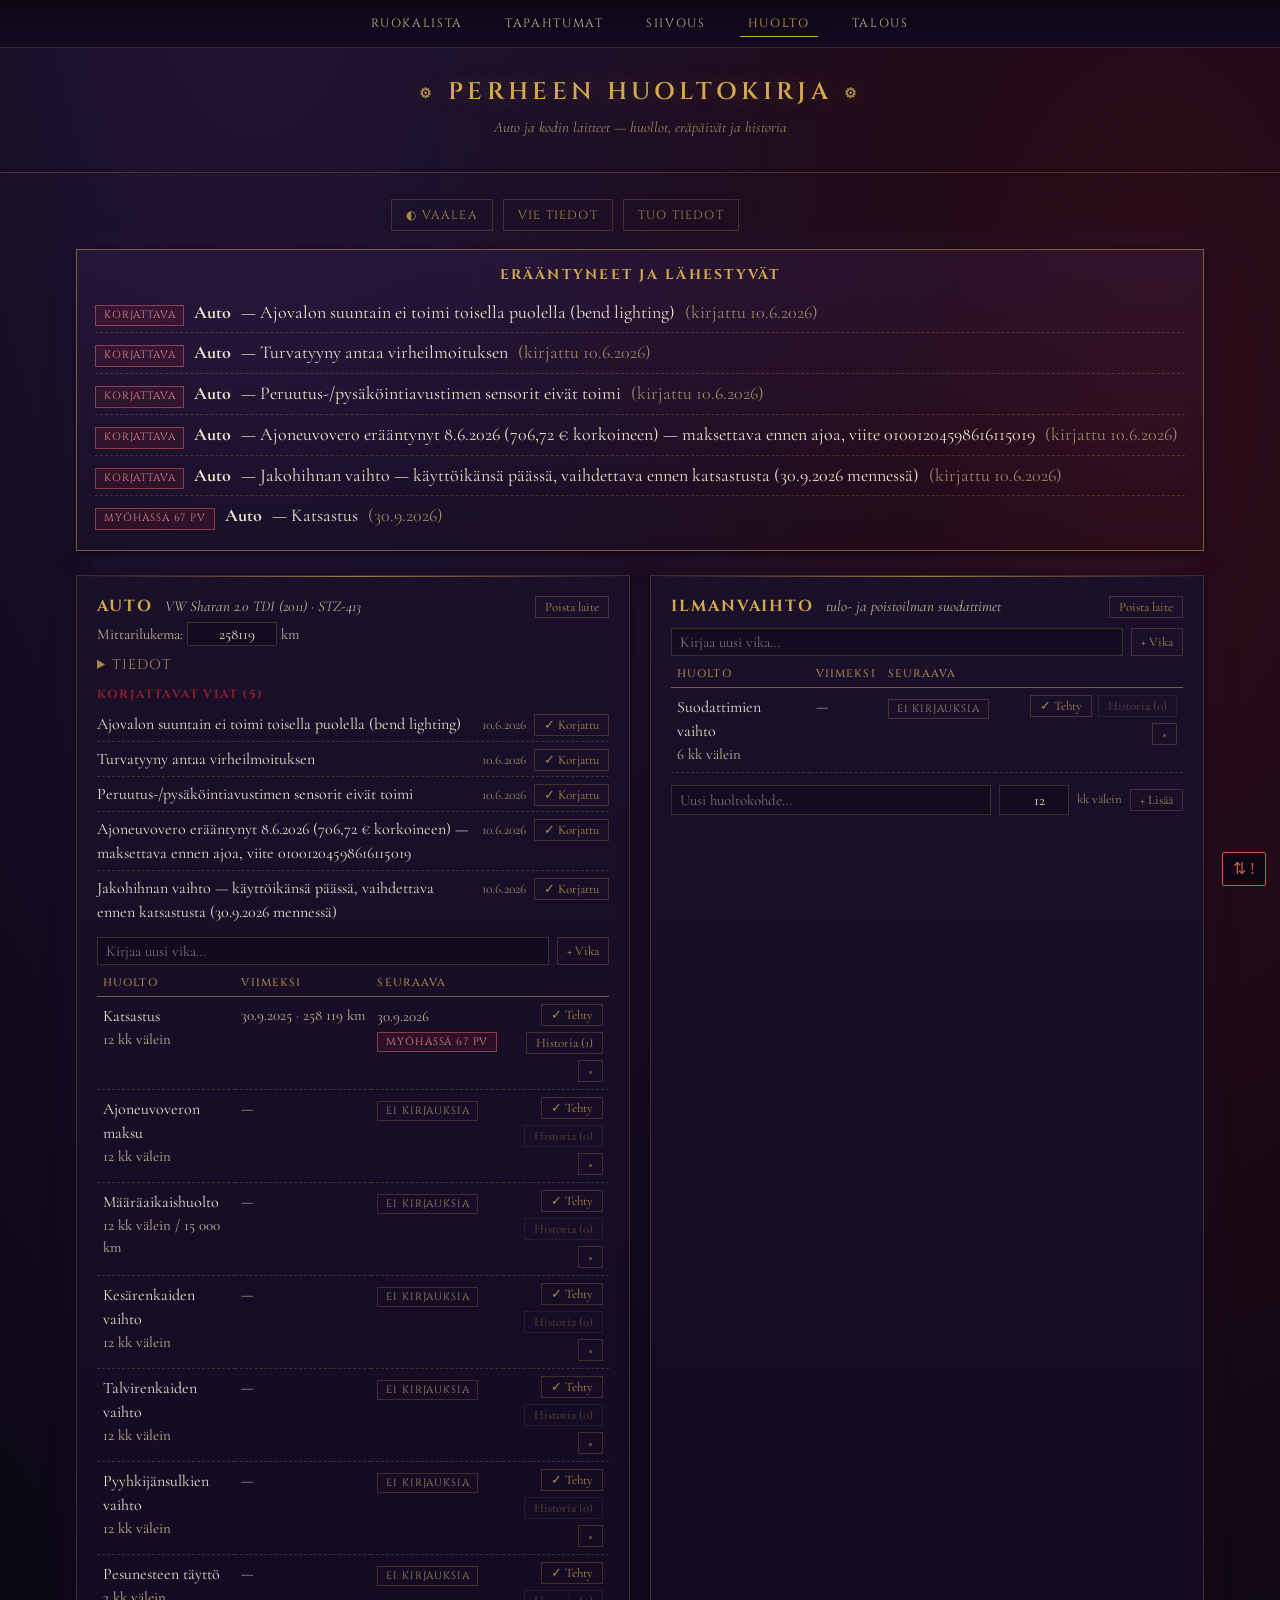
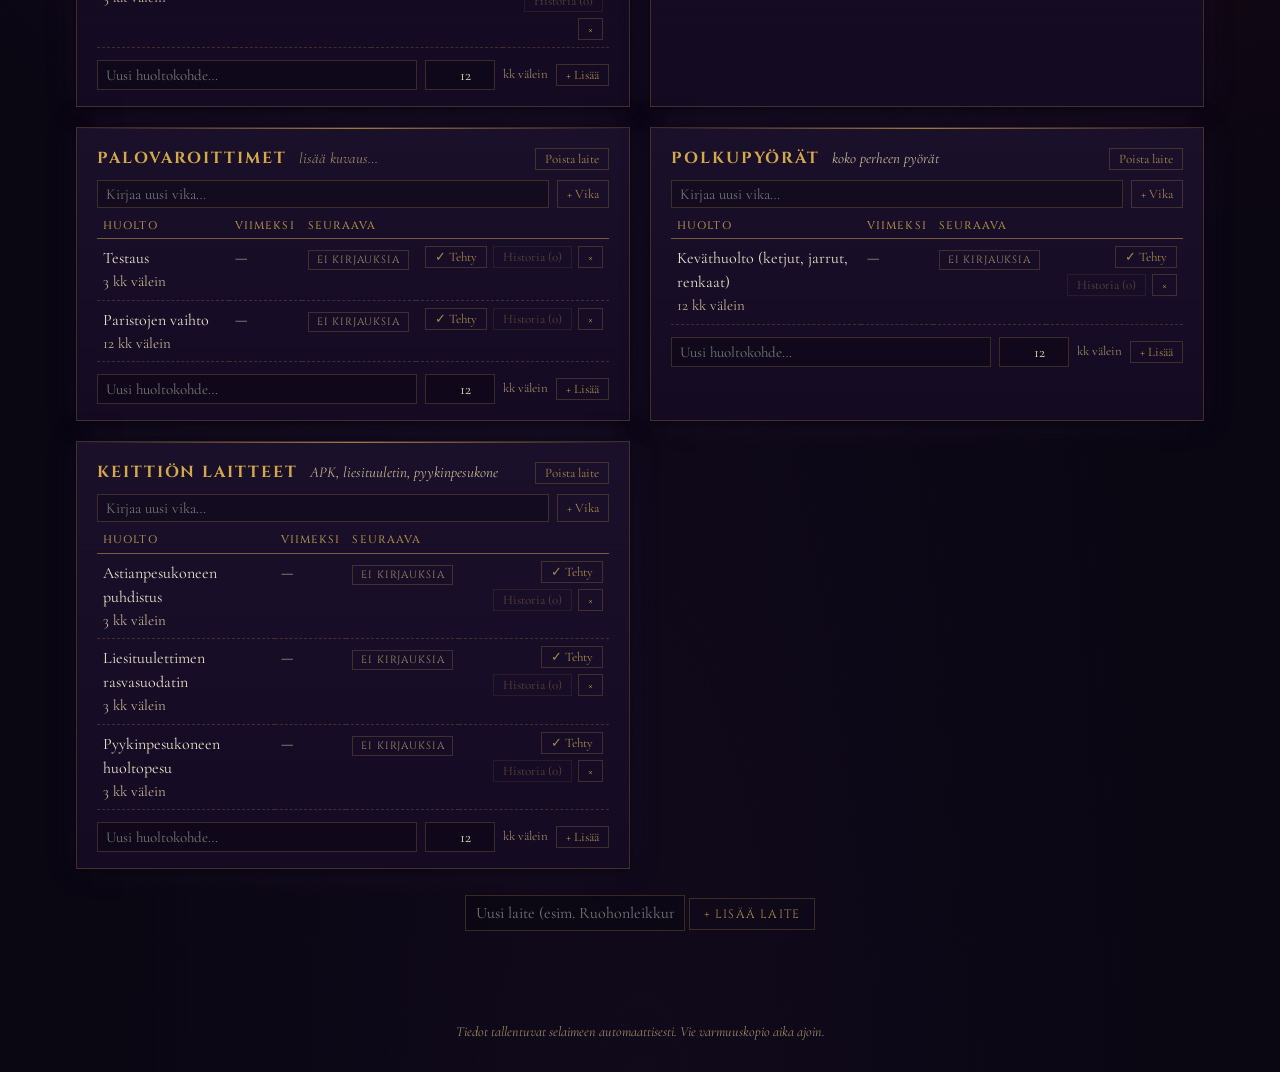
==== commit a632c1b6: "Taloussivu ja muutama muut parannus Taloussivut lisätty pin-suojauksella. Sivun responsiivisuutta pa" ====
--- a/huolto.html
+++ b/huolto.html
@@ -342,6 +342,7 @@
   <a href="tapahtumat.html">Tapahtumat</a>
   <a href="siivous.html">Siivous</a>
   <a href="huolto.html" class="current">Huolto</a>
+  <a href="talous.html">Talous</a>
 </nav>
 
 <header>
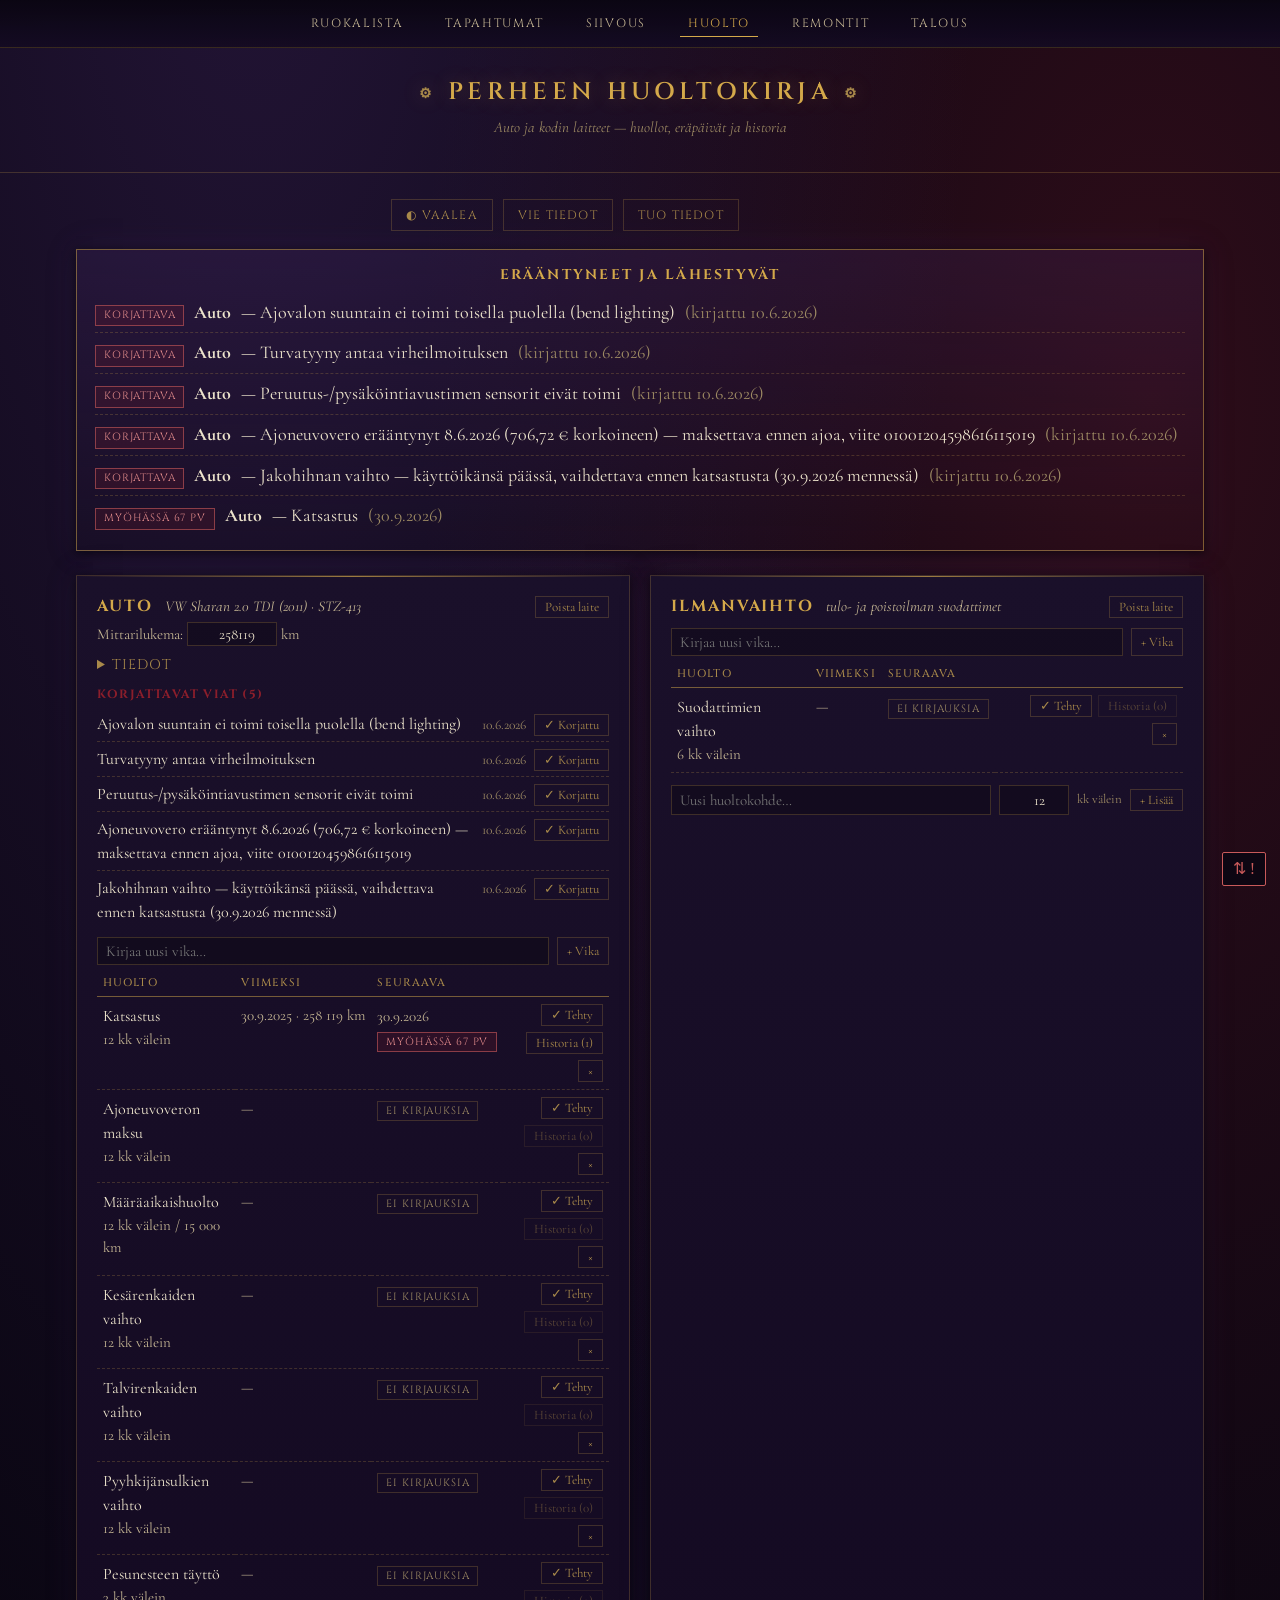
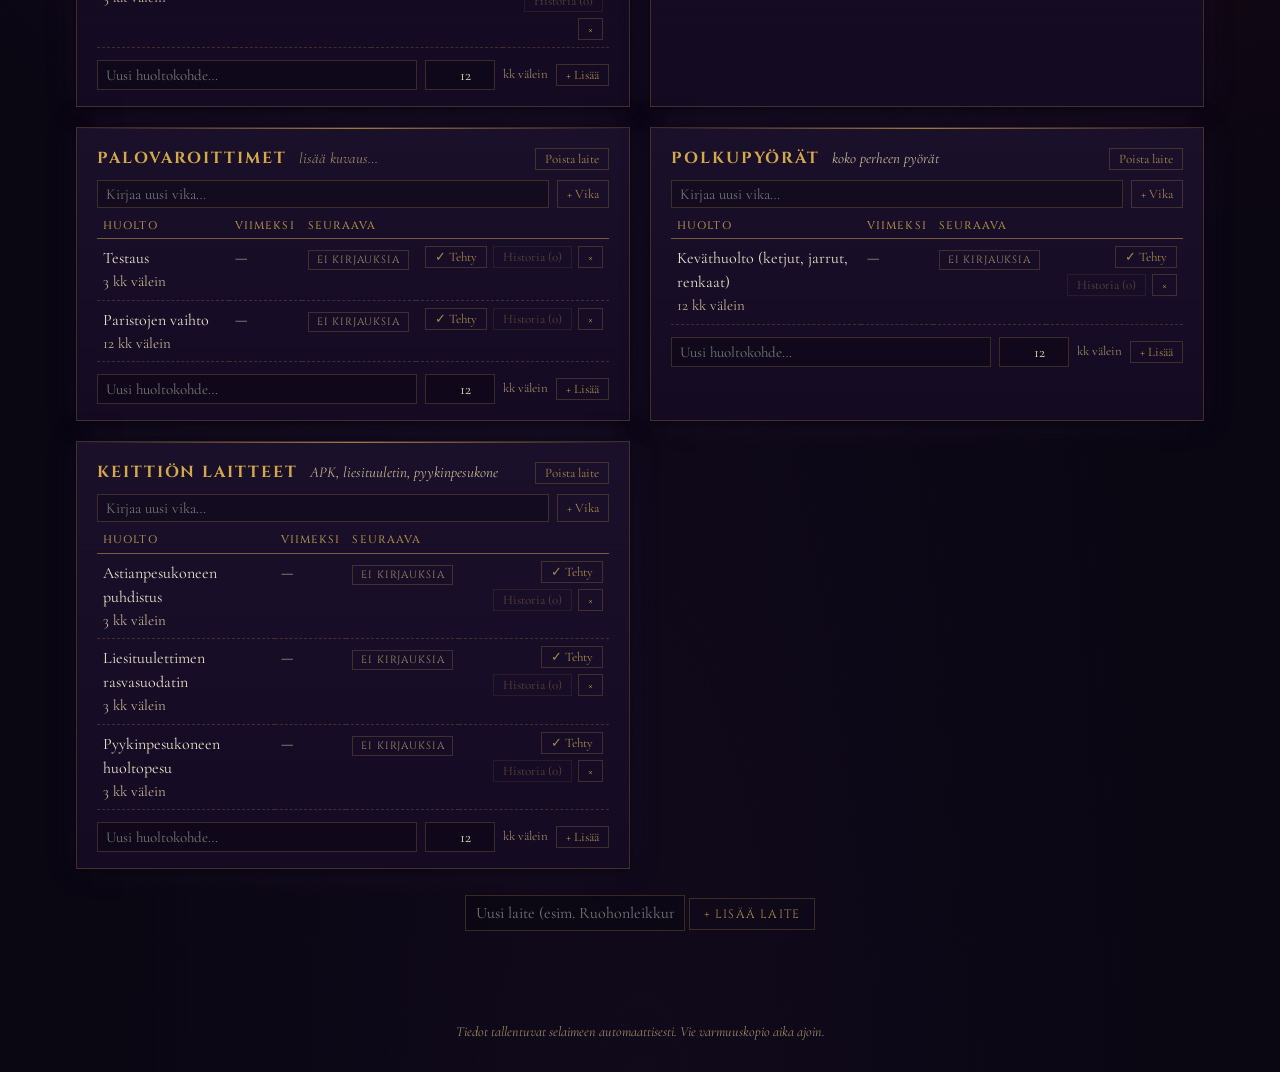
==== commit 5c83d67e: "Kodin remontit -sivu lisätty uusi remonttiosio" ====
--- a/huolto.html
+++ b/huolto.html
@@ -342,6 +342,7 @@
   <a href="tapahtumat.html">Tapahtumat</a>
   <a href="siivous.html">Siivous</a>
   <a href="huolto.html" class="current">Huolto</a>
+  <a href="remontit.html">Remontit</a>
   <a href="talous.html">Talous</a>
 </nav>
 
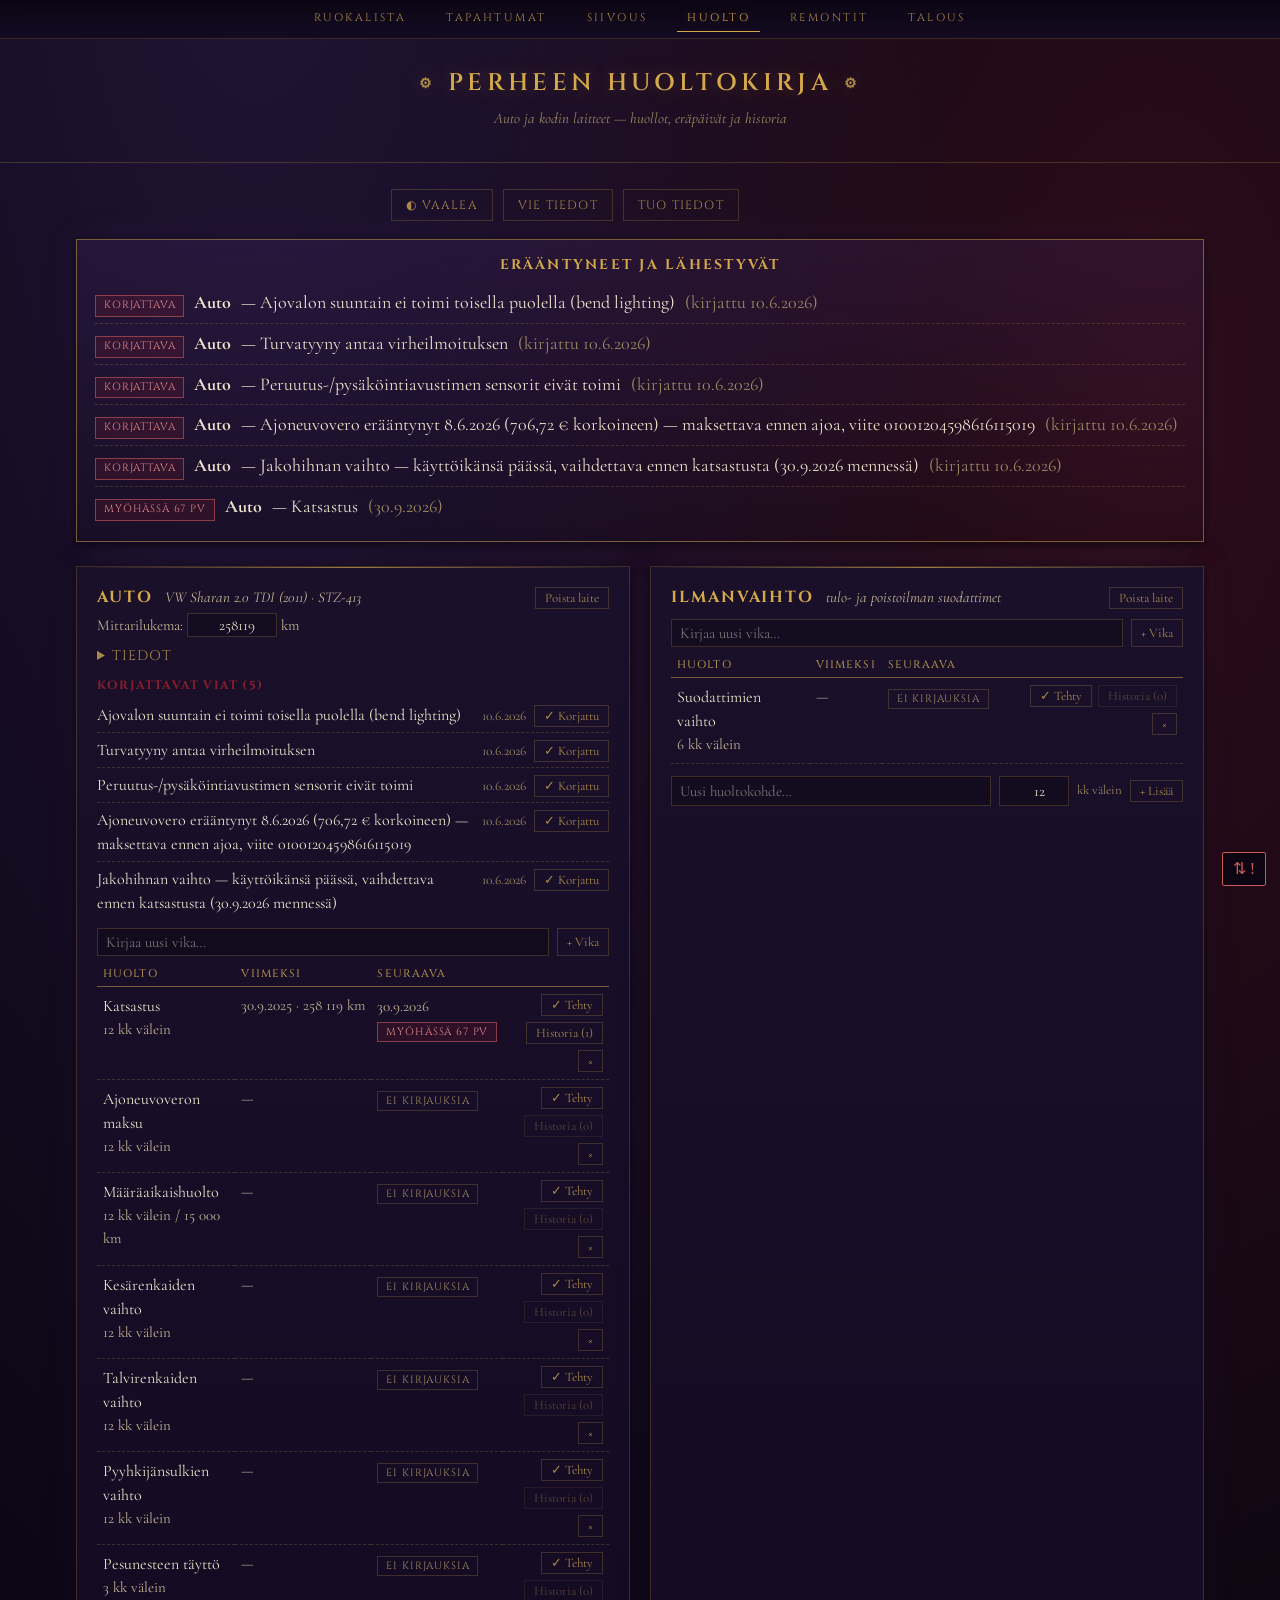
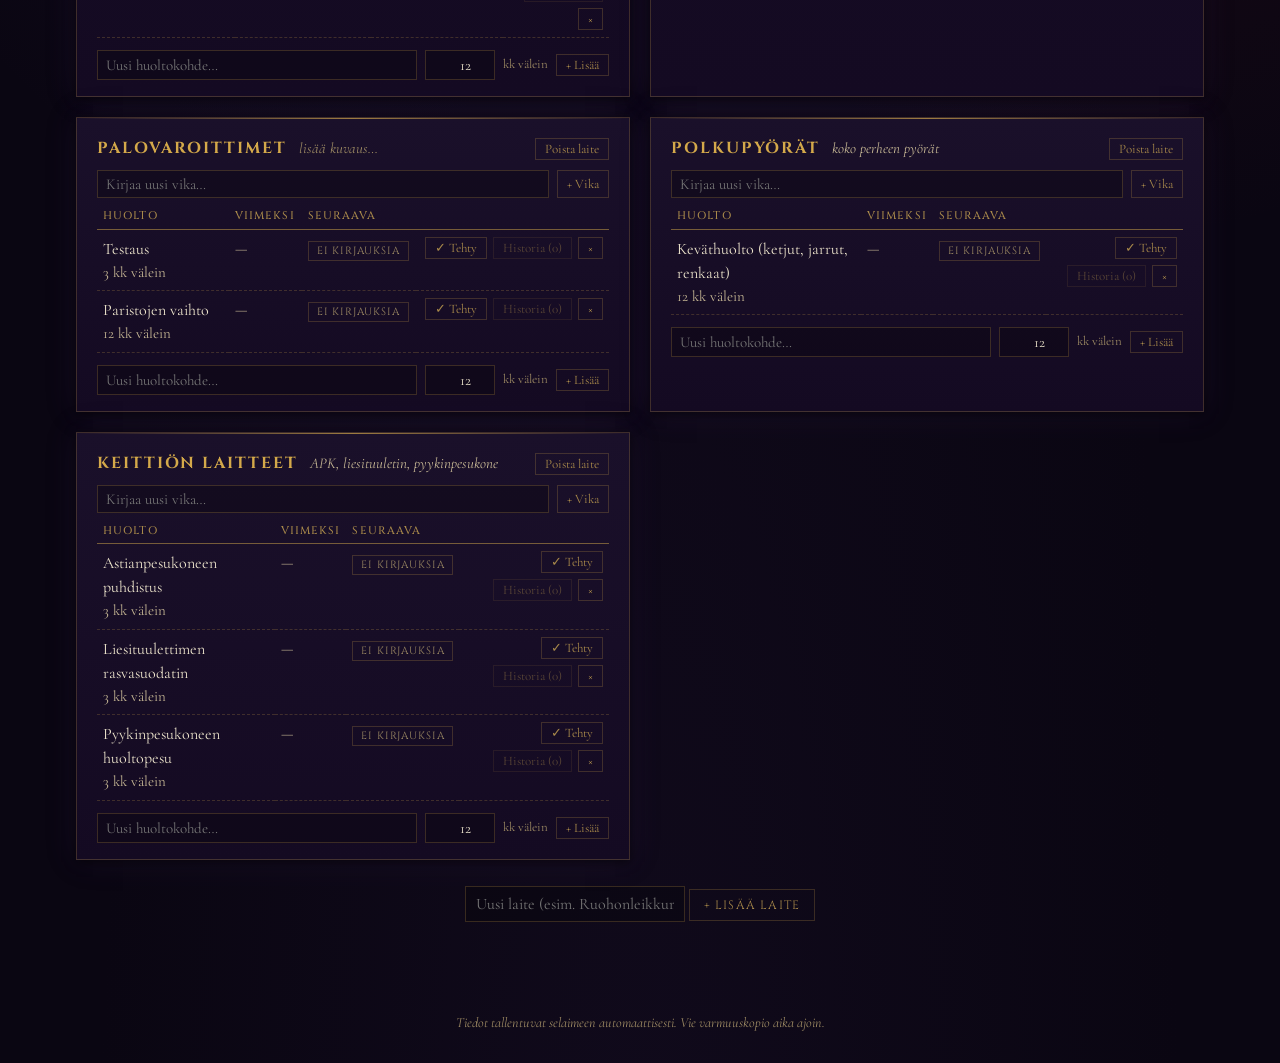
==== commit 6026a1a2: "styles-tiedosto styles-tiedosto" ====
--- a/huolto.html
+++ b/huolto.html
@@ -78,20 +78,10 @@
   line-height: 1.5;
   min-height: 100vh;
 }
-nav.site-nav {
-  display: flex; justify-content: center; gap: 26px;
-  padding: 10px 16px;
-  background: var(--nav-bg);
-  border-bottom: 1px solid var(--border);
-}
-nav.site-nav a {
-  font-family: 'Cinzel', Georgia, serif;
-  font-size: 12px; letter-spacing: 0.14em; text-transform: uppercase;
-  color: var(--ink-dim); text-decoration: none;
-  padding: 4px 8px; border-bottom: 1px solid transparent;
-}
-nav.site-nav a:hover { color: var(--gold-bright); }
-nav.site-nav a.current { color: var(--gold); border-bottom-color: var(--gold); }
+
+
+
+
 header {
   text-align: center;
   padding: 26px 16px 18px;
@@ -162,7 +152,7 @@
 }
 .badge.late { color: #e08a8a; border-color: rgba(200,90,90,0.6); background: var(--blood-soft); }
 .badge.soon { color: var(--gold-bright); border-color: var(--border-strong); background: rgba(212,169,74,0.10); }
-.badge.ok   { color: #9dc28a; border-color: rgba(90,138,74,0.55); background: var(--green-soft); }
+.badge.ok { color: #9dc28a; border-color: rgba(90,138,74,0.55); background: var(--green-soft); }
 .badge.none { color: var(--muted); border-color: var(--border); }
 :root[data-theme="light"] .badge.late { color: #8b1e2b; }
 :root[data-theme="light"] .badge.ok { color: #3f6b32; }
@@ -173,7 +163,7 @@
   grid-template-columns: repeat(auto-fit, minmax(420px, 1fr));
   gap: 20px;
 }
-@media (max-width: 920px) { .device-grid { grid-template-columns: 1fr; } }
+@media (max-width: 920px){ .device-grid { grid-template-columns: 1fr; } }
 .device-card {
   background: linear-gradient(180deg, var(--surface), var(--bg-2));
   border: 1px solid var(--border);
@@ -323,17 +313,18 @@
   text-align: center; color: var(--muted); font-style: italic;
   font-size: 14px; padding: 30px 16px;
 }
-@media (max-width: 720px) {
+@media (max-width: 720px){
   header h1 { font-size: 18px; }
   main { padding: 14px 10px 50px; }
   table.tasks td { font-size: 15px; }
   .device-card { padding: 14px 12px; }
 }
-@media print {
-  nav.site-nav, .toolbar, .task-actions, .add-task-row, .add-device-panel, .done-form { display: none !important; }
+@media print{
+  .toolbar, .task-actions, .add-task-row, .add-device-panel, .done-form { display: none !important; }
   body { background: #fff; color: #000; }
 }
 </style>
+  <link rel="stylesheet" href="styles.css">
 </head>
 <body>
 
@@ -341,7 +332,7 @@
   <a href="index.html">Ruokalista</a>
   <a href="tapahtumat.html">Tapahtumat</a>
   <a href="siivous.html">Siivous</a>
-  <a href="huolto.html" class="current">Huolto</a>
+  <a href="huolto.html" class="current" aria-current="page">Huolto</a>
   <a href="remontit.html">Remontit</a>
   <a href="talous.html">Talous</a>
 </nav>
--- a/styles.css
+++ b/styles.css
@@ -0,0 +1,47 @@
+/* =====================================================================
+   Perheen ruokalista — JAETTU NAVIGAATIO (styles.css)
+   Muokkaa navigointipalkkia VAIN täällä. Kaikki sivut lataavat tämän.
+   Käyttää sivujen omia teemamuuttujia (:root) + turvalliset fallbackit.
+   ===================================================================== */
+nav.site-nav{
+  background: var(--nav-bg, linear-gradient(180deg, rgba(10,6,18,0.98), rgba(20,10,34,0.95)));
+  border-bottom: 1px solid var(--border, rgba(212,169,74,0.22));
+  padding: 10px 28px;
+  display: flex;
+  justify-content: center;
+  flex-wrap: wrap;          /* estää ylivuodon kapeilla/keskikokoisilla näytöillä */
+  gap: 26px;
+  position: sticky; top: 0; z-index: 20;
+}
+nav.site-nav a{
+  font-family: 'Cinzel', Georgia, serif;
+  font-size: 11px;
+  letter-spacing: 0.22em;
+  text-transform: uppercase;
+  color: var(--gold-dim, #a8894a);
+  text-decoration: none;
+  padding: 4px 10px;
+  border-bottom: 1px solid transparent;
+  transition: color 0.2s, border-color 0.2s, text-shadow 0.2s;
+}
+nav.site-nav a:hover{
+  color: var(--gold-bright, #f0c76a);
+  border-bottom-color: var(--gold, #d4a94a);
+  text-shadow: 0 0 10px rgba(212,169,74,0.45);
+}
+nav.site-nav a.current{
+  color: var(--gold, #d4a94a);
+  border-bottom-color: var(--gold, #d4a94a);
+  text-shadow: 0 0 10px rgba(212,169,74,0.35);
+}
+/* Mobiili */
+@media (max-width: 720px){
+  nav.site-nav{ padding: 8px 14px; gap: 14px; }
+  nav.site-nav a{ font-size: 10px; padding: 3px 6px; letter-spacing: 0.18em; }
+}
+/* Läppärit / keskikokoiset näytöt — kompakti, ei tartu (enemmän tilaa sisällölle) */
+@media (min-width: 1025px) and (max-width: 1520px){
+  nav.site-nav{ padding: 6px 20px; gap: 20px; position: static; }
+  nav.site-nav a{ font-size: 11px; }
+}
+@media print{ nav.site-nav{ display: none !important; } }
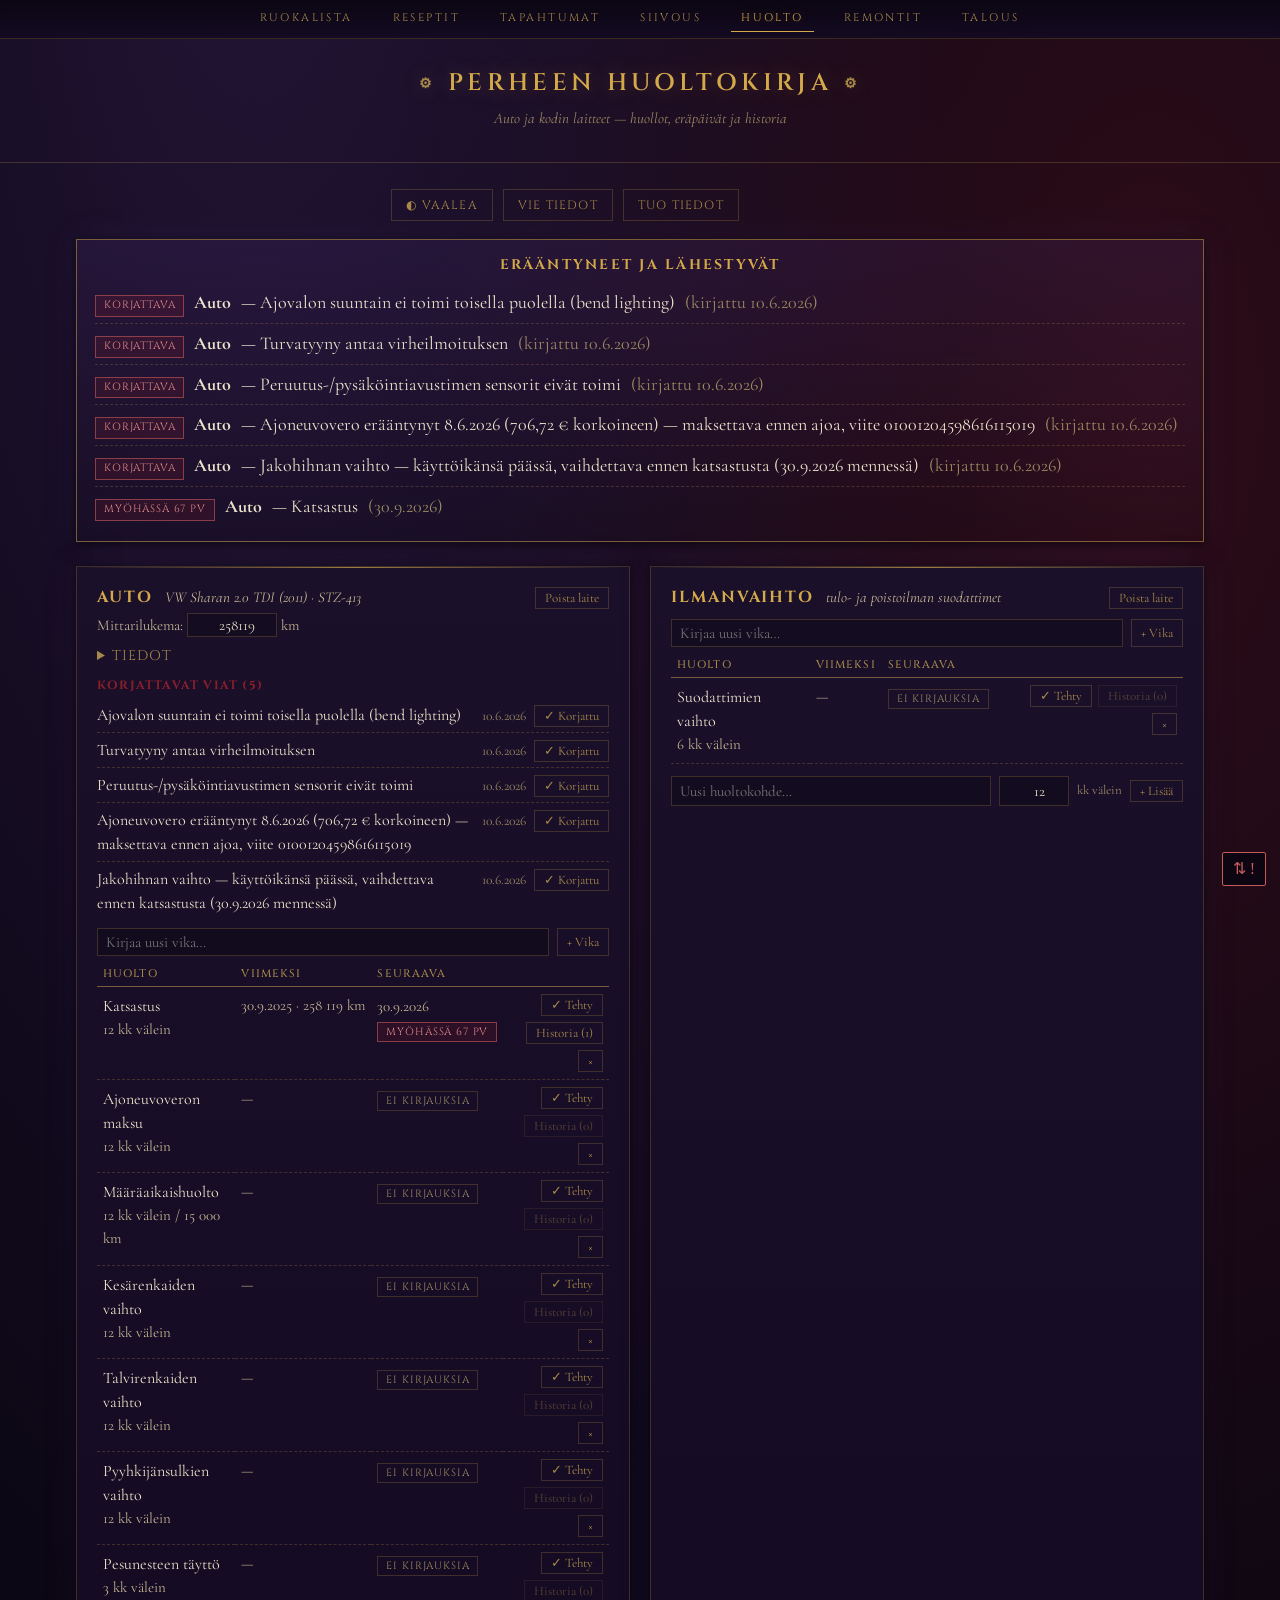
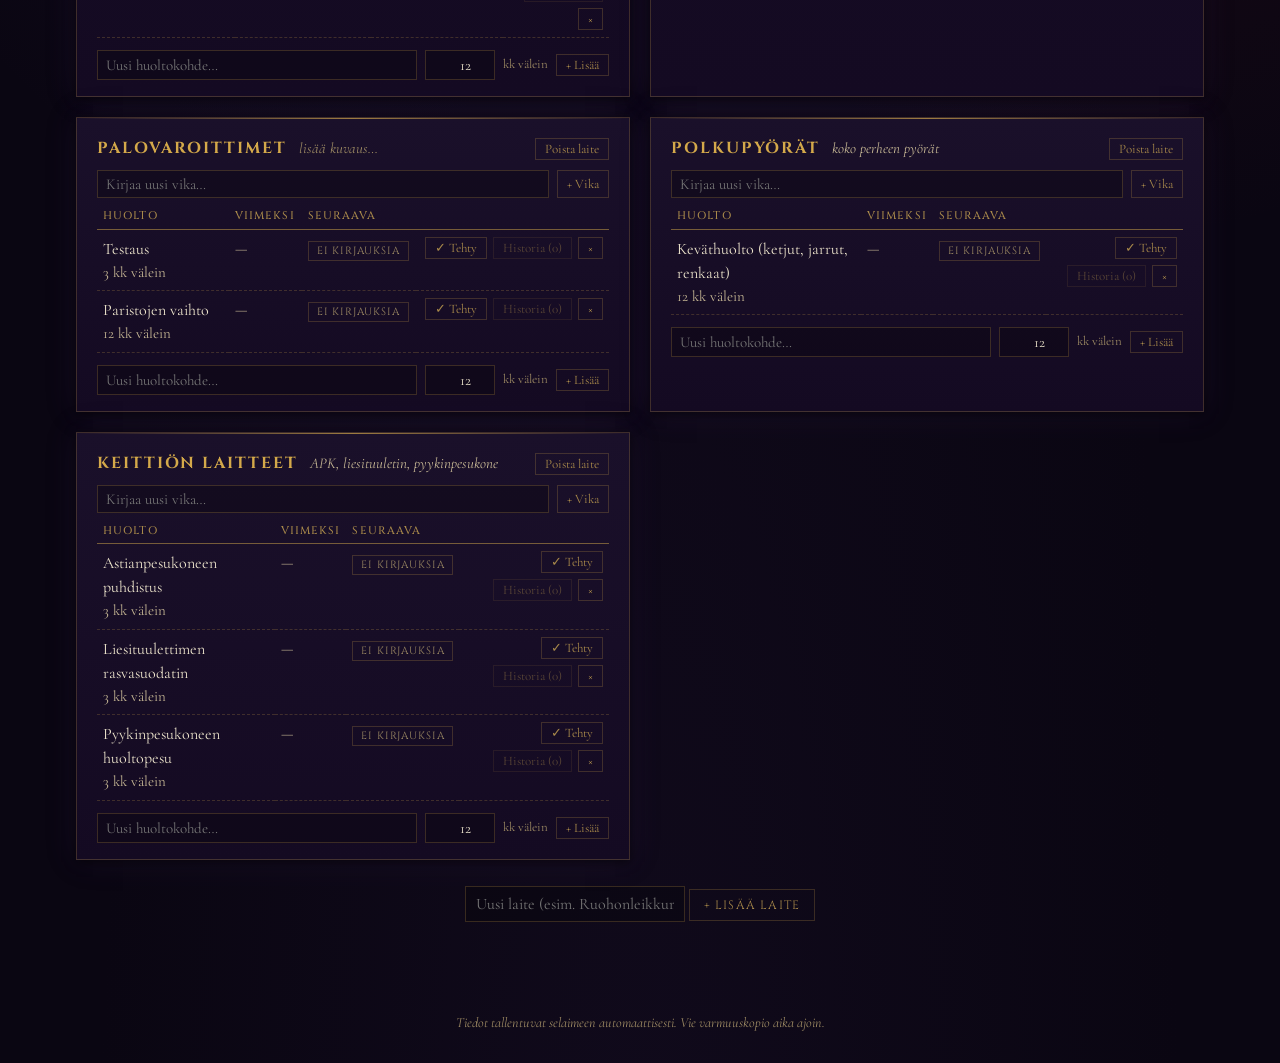
==== commit e435be72: "Reseptipankki ja viikkosuunnittelu + ruokahuolto ajan tasalle - Uusi reseptit.html: reseptipankki (h" ====
--- a/huolto.html
+++ b/huolto.html
@@ -330,6 +330,7 @@
 
 <nav class="site-nav">
   <a href="index.html">Ruokalista</a>
+  <a href="reseptit.html">Reseptit</a>
   <a href="tapahtumat.html">Tapahtumat</a>
   <a href="siivous.html">Siivous</a>
   <a href="huolto.html" class="current" aria-current="page">Huolto</a>
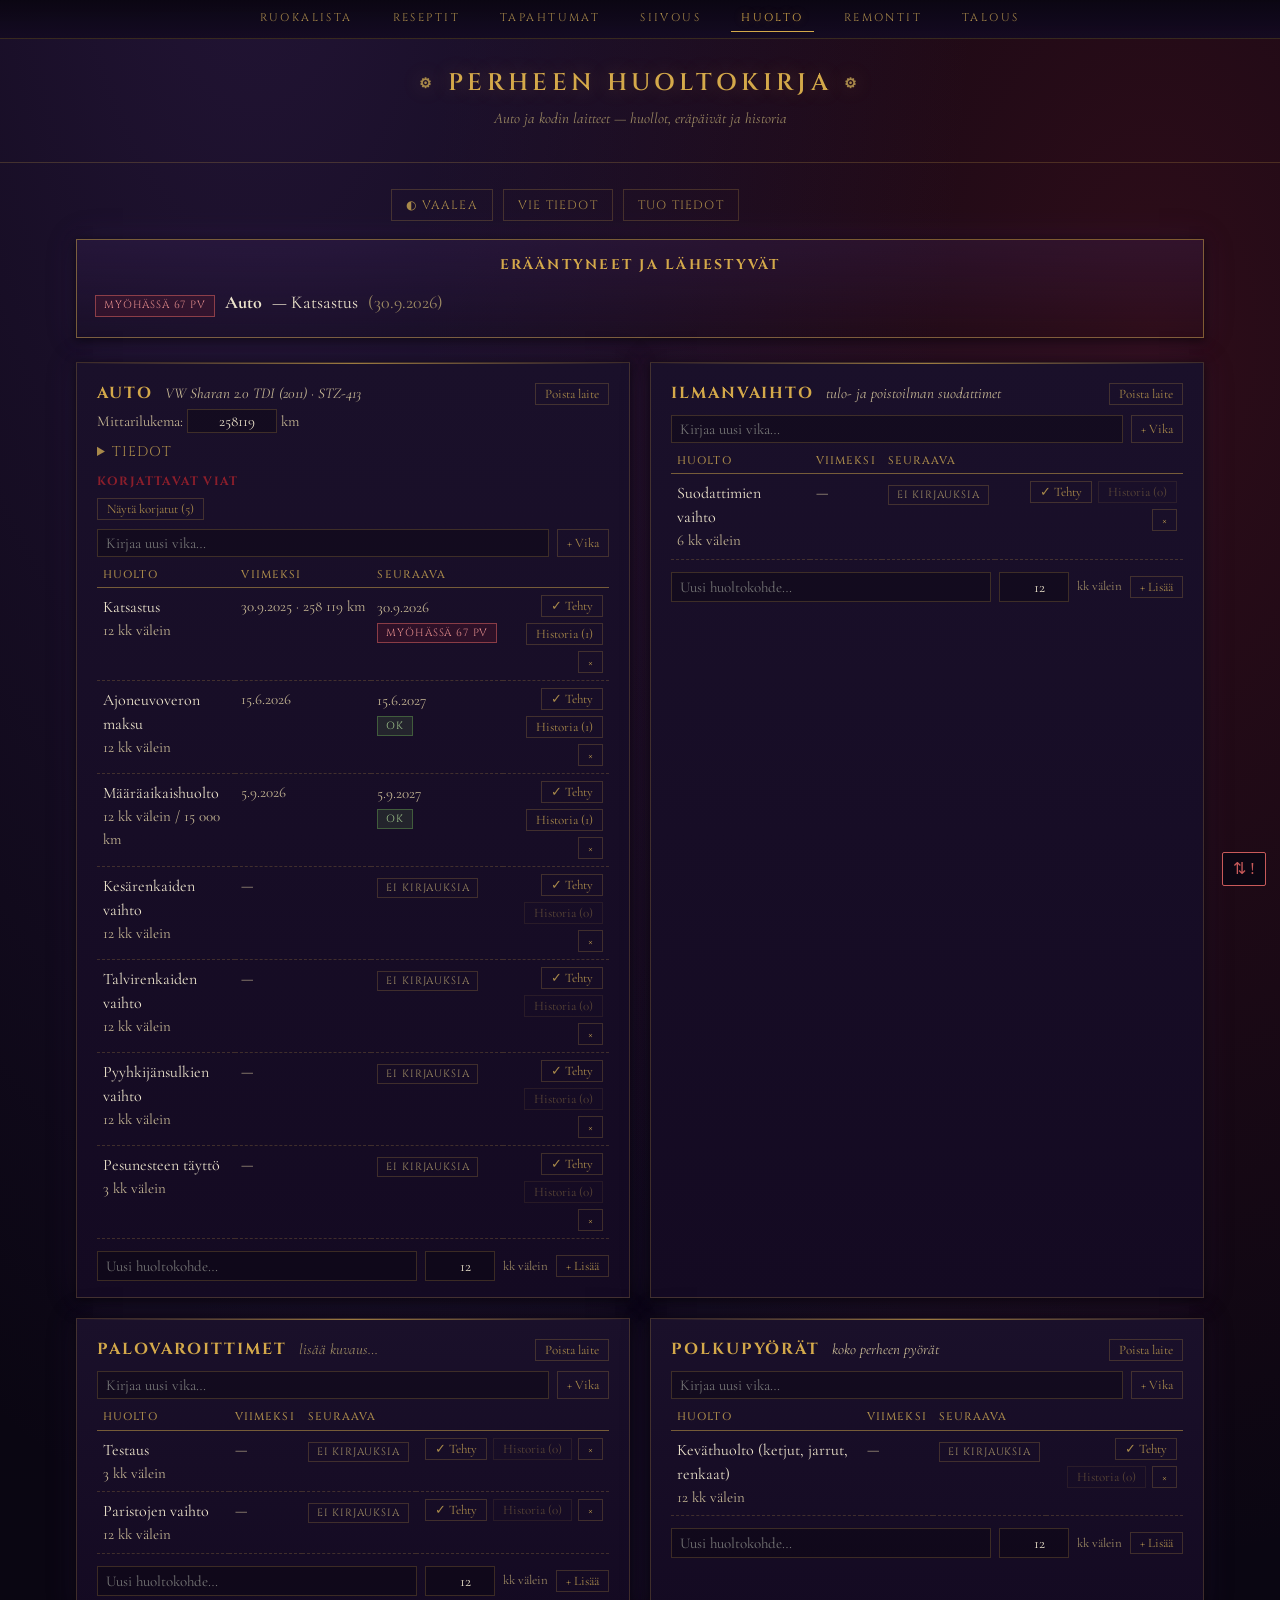
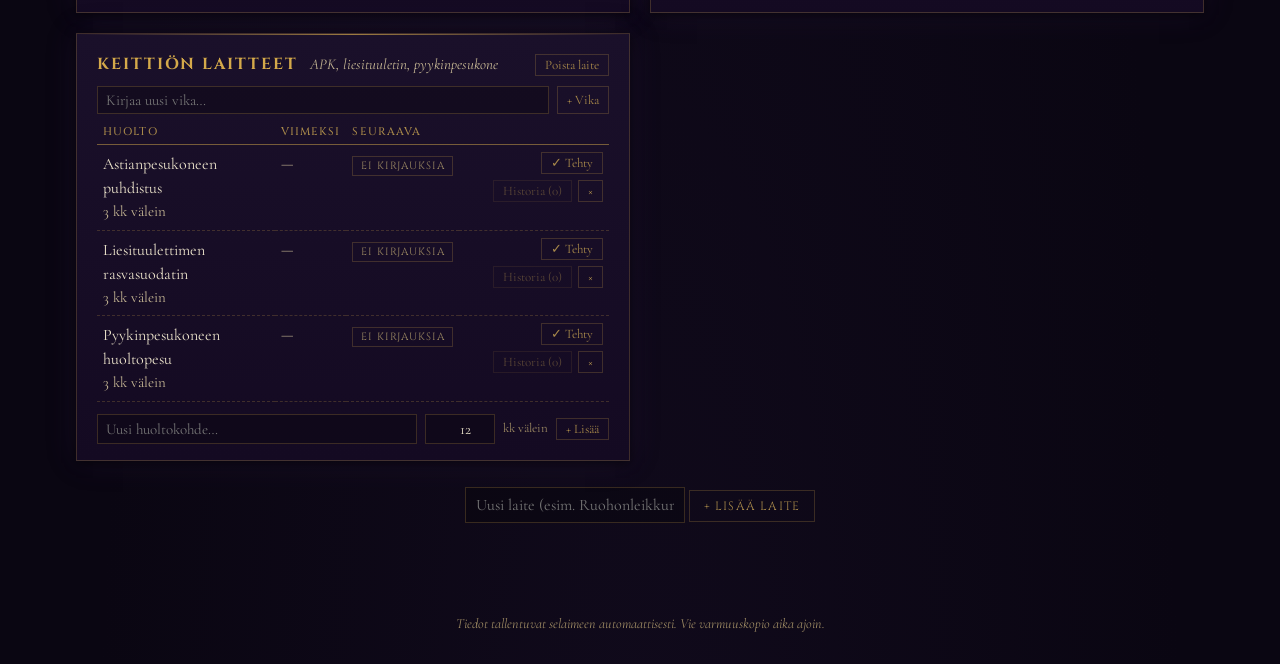
==== commit 025523f8: "Talousupdate 3" ====
--- a/huolto.html
+++ b/huolto.html
@@ -398,17 +398,19 @@
         { label: "Katsastettu", value: "30.9.2025 hyväksytty, 258 119 km" }
       ],
       viat: [
-        { id: "v1", kuvaus: "Ajovalon suuntain ei toimi toisella puolella (bend lighting)", kirjattu: "2026-06-10", korjattu: null },
-        { id: "v2", kuvaus: "Turvatyyny antaa virheilmoituksen", kirjattu: "2026-06-10", korjattu: null },
-        { id: "v3", kuvaus: "Peruutus-/pysäköintiavustimen sensorit eivät toimi", kirjattu: "2026-06-10", korjattu: null },
-        { id: "v4", kuvaus: "Ajoneuvovero erääntynyt 8.6.2026 (706,72 € korkoineen) — maksettava ennen ajoa, viite 01001204598616115019", kirjattu: "2026-06-10", korjattu: null },
-        { id: "v5", kuvaus: "Jakohihnan vaihto — käyttöikänsä päässä, vaihdettava ennen katsastusta (30.9.2026 mennessä)", kirjattu: "2026-06-10", korjattu: null }
+        { id: "v1", kuvaus: "Ajovalon suuntain ei toimi toisella puolella (bend lighting)", kirjattu: "2026-06-10", korjattu: "2026-09-05" },
+        { id: "v2", kuvaus: "Turvatyyny antaa virheilmoituksen", kirjattu: "2026-06-10", korjattu: "2026-09-05" },
+        { id: "v3", kuvaus: "Peruutus-/pysäköintiavustimen sensorit eivät toimi", kirjattu: "2026-06-10", korjattu: "2026-09-05" },
+        { id: "v4", kuvaus: "Ajoneuvovero erääntynyt 8.6.2026 (706,72 € korkoineen) — maksettava ennen ajoa, viite 01001204598616115019", kirjattu: "2026-06-10", korjattu: "2026-06-15" },
+        { id: "v5", kuvaus: "Jakohihnan vaihto — käyttöikänsä päässä, vaihdettava ennen katsastusta (30.9.2026 mennessä)", kirjattu: "2026-06-10", korjattu: "2026-09-05" }
       ],
       tehtavat: [
         { id: "katsastus",  nimi: "Katsastus",                  vali_kk: 12, vali_km: null,  viimeksi: "2025-09-30", viimeksi_km: 258119,
           historia: [ { pvm: "2025-09-30", km: 258119, kustannus: null, huom: "hyväksytty" } ] },
-        { id: "vero",       nimi: "Ajoneuvoveron maksu",        vali_kk: 12, vali_km: null,  viimeksi: null, viimeksi_km: null, historia: [] },
-        { id: "huolto",     nimi: "Määräaikaishuolto",          vali_kk: 12, vali_km: 15000, viimeksi: null, viimeksi_km: null, historia: [] },
+        { id: "vero",       nimi: "Ajoneuvoveron maksu",        vali_kk: 12, vali_km: null,  viimeksi: "2026-06-15", viimeksi_km: null,
+          historia: [ { pvm: "2026-06-15", km: null, kustannus: 706.72, huom: "erääntynyt erä korkoineen, maksettu yhteistililtä" } ] },
+        { id: "huolto",     nimi: "Määräaikaishuolto",          vali_kk: 12, vali_km: 15000, viimeksi: "2026-09-05", viimeksi_km: null,
+          historia: [ { pvm: "2026-09-05", km: null, kustannus: 1942.90, huom: "Vuosihuolto + kaikki korjaukset (jakohihna, turvatyyny, valonsuuntain, pysäköintitutkat). Lasku 1 942,90 €, eräpäivä 2.10.2026." } ] },
         { id: "kesarenkaat",nimi: "Kesärenkaiden vaihto",       vali_kk: 12, vali_km: null,  viimeksi: null, viimeksi_km: null, historia: [] },
         { id: "talvirenkaat",nimi: "Talvirenkaiden vaihto",     vali_kk: 12, vali_km: null,  viimeksi: null, viimeksi_km: null, historia: [] },
         { id: "pyyhkijat",  nimi: "Pyyhkijänsulkien vaihto",    vali_kk: 12, vali_km: null,  viimeksi: null, viimeksi_km: null, historia: [] },
@@ -468,6 +470,34 @@
   return JSON.parse(JSON.stringify(DEFAULT_DATA));
 }
 let data = loadData();
+
+// Kertaluonteinen täydennys 5.9.2026: vuosihuolto + korjaukset ja kesäkuun ajoneuvovero.
+// Ajetaan vain kerran selainta kohden; jos merkinnät ovat jo olemassa, ei tehdä mitään.
+(function taydennaHuolto20260905() {
+  try {
+    if (data.migr && data.migr.huolto20260905) return;
+    const auto = (data.laitteet || []).find(l => l.id === "auto");
+    if (!auto) return;
+    const merkitse = (id, pvm, kustannus, huom) => {
+      const t = (auto.tehtavat || []).find(x => x.id === id);
+      if (!t) return;
+      t.historia = t.historia || [];
+      if (t.historia.some(h => h.pvm === pvm)) return;
+      t.historia.push({ pvm, km: auto.km || null, kustannus, huom });
+      t.viimeksi = pvm;
+      t.viimeksi_km = auto.km || null;
+    };
+    merkitse("huolto", "2026-09-05", 1942.90,
+      "Vuosihuolto + kaikki korjaukset (jakohihna, turvatyyny, valonsuuntain, pysäköintitutkat). Lasku 1 942,90 €, eräpäivä 2.10.2026.");
+    merkitse("vero", "2026-06-15", 706.72, "erääntynyt erä korkoineen, maksettu yhteistililtä");
+    (auto.viat || []).forEach(v => {
+      if (!v.korjattu && ["v1", "v2", "v3", "v5"].includes(v.id)) v.korjattu = "2026-09-05";
+      if (!v.korjattu && v.id === "v4") v.korjattu = "2026-06-15";
+    });
+    data.migr = Object.assign({}, data.migr, { huolto20260905: true });
+    try { localStorage.setItem(STORAGE_KEY, JSON.stringify(data)); } catch {}
+  } catch {}
+})();
 
 function save() {
   try { localStorage.setItem(STORAGE_KEY, JSON.stringify(data)); } catch {}
